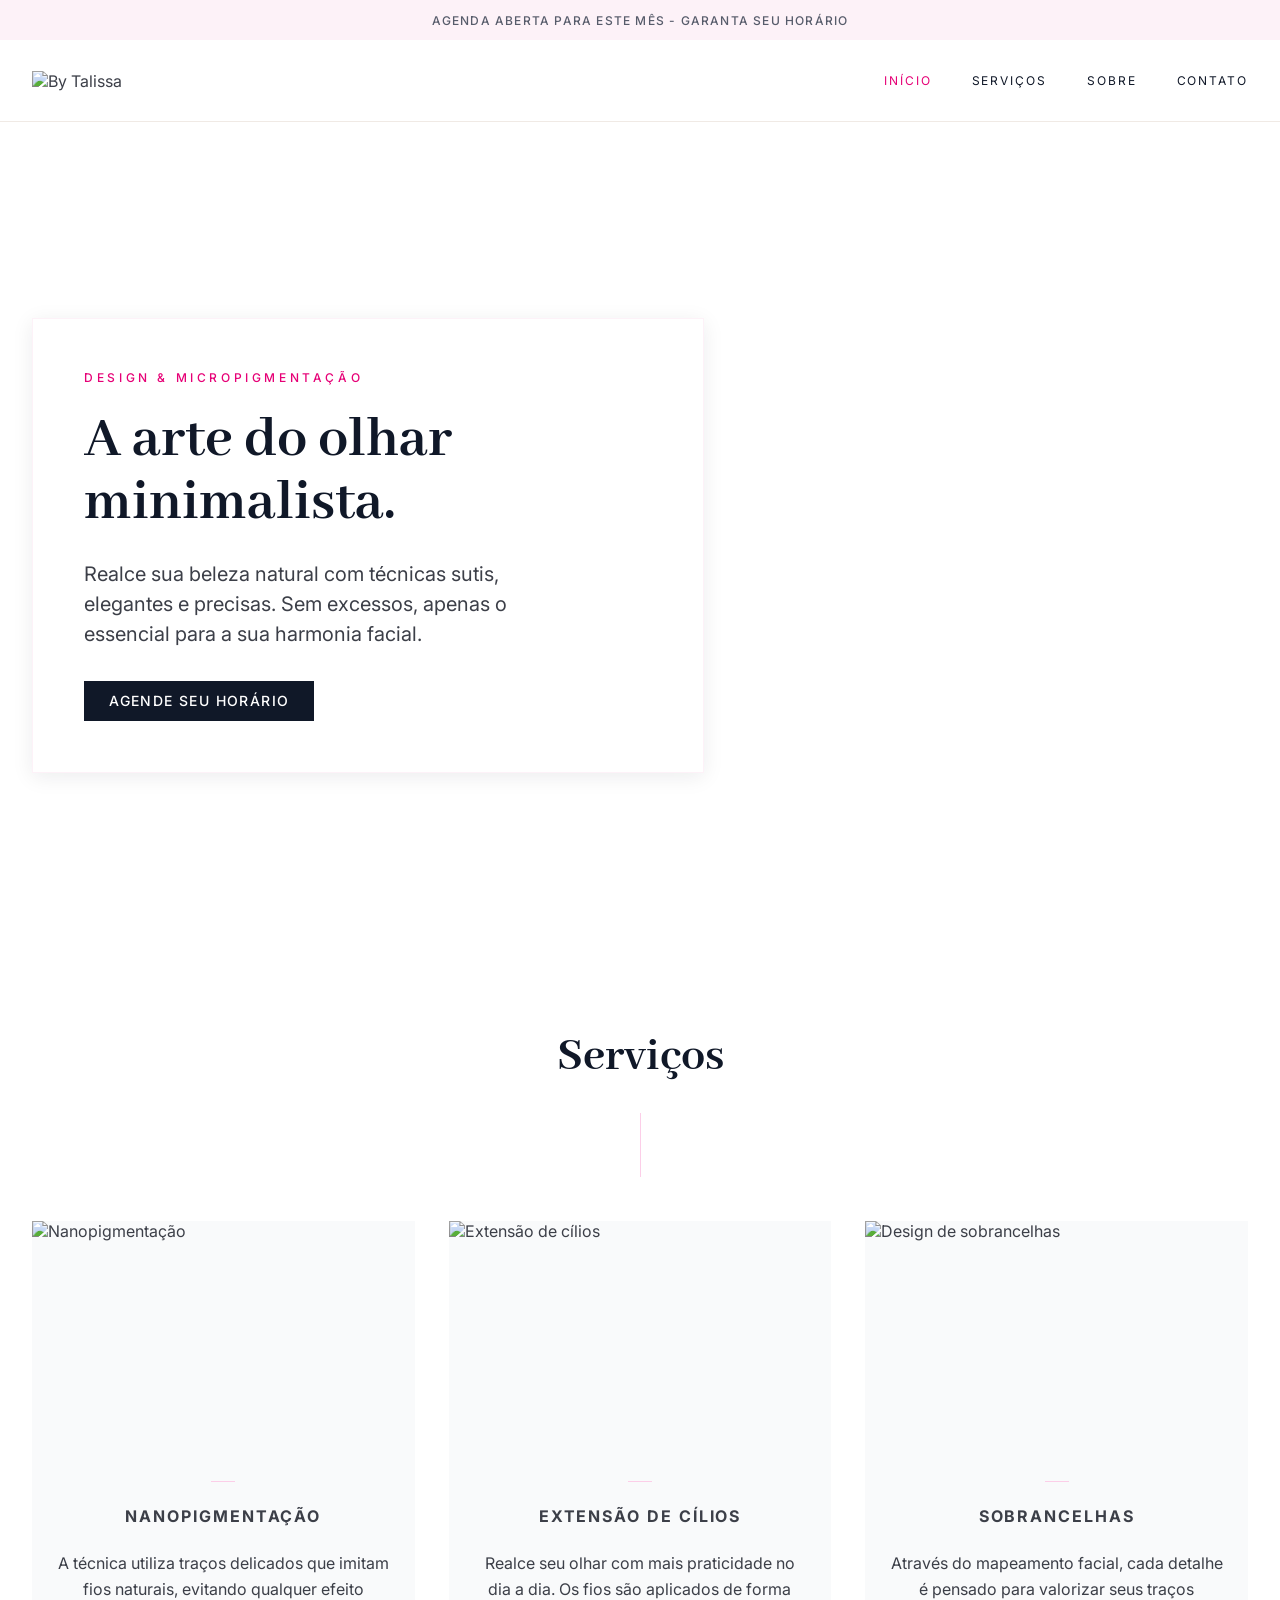
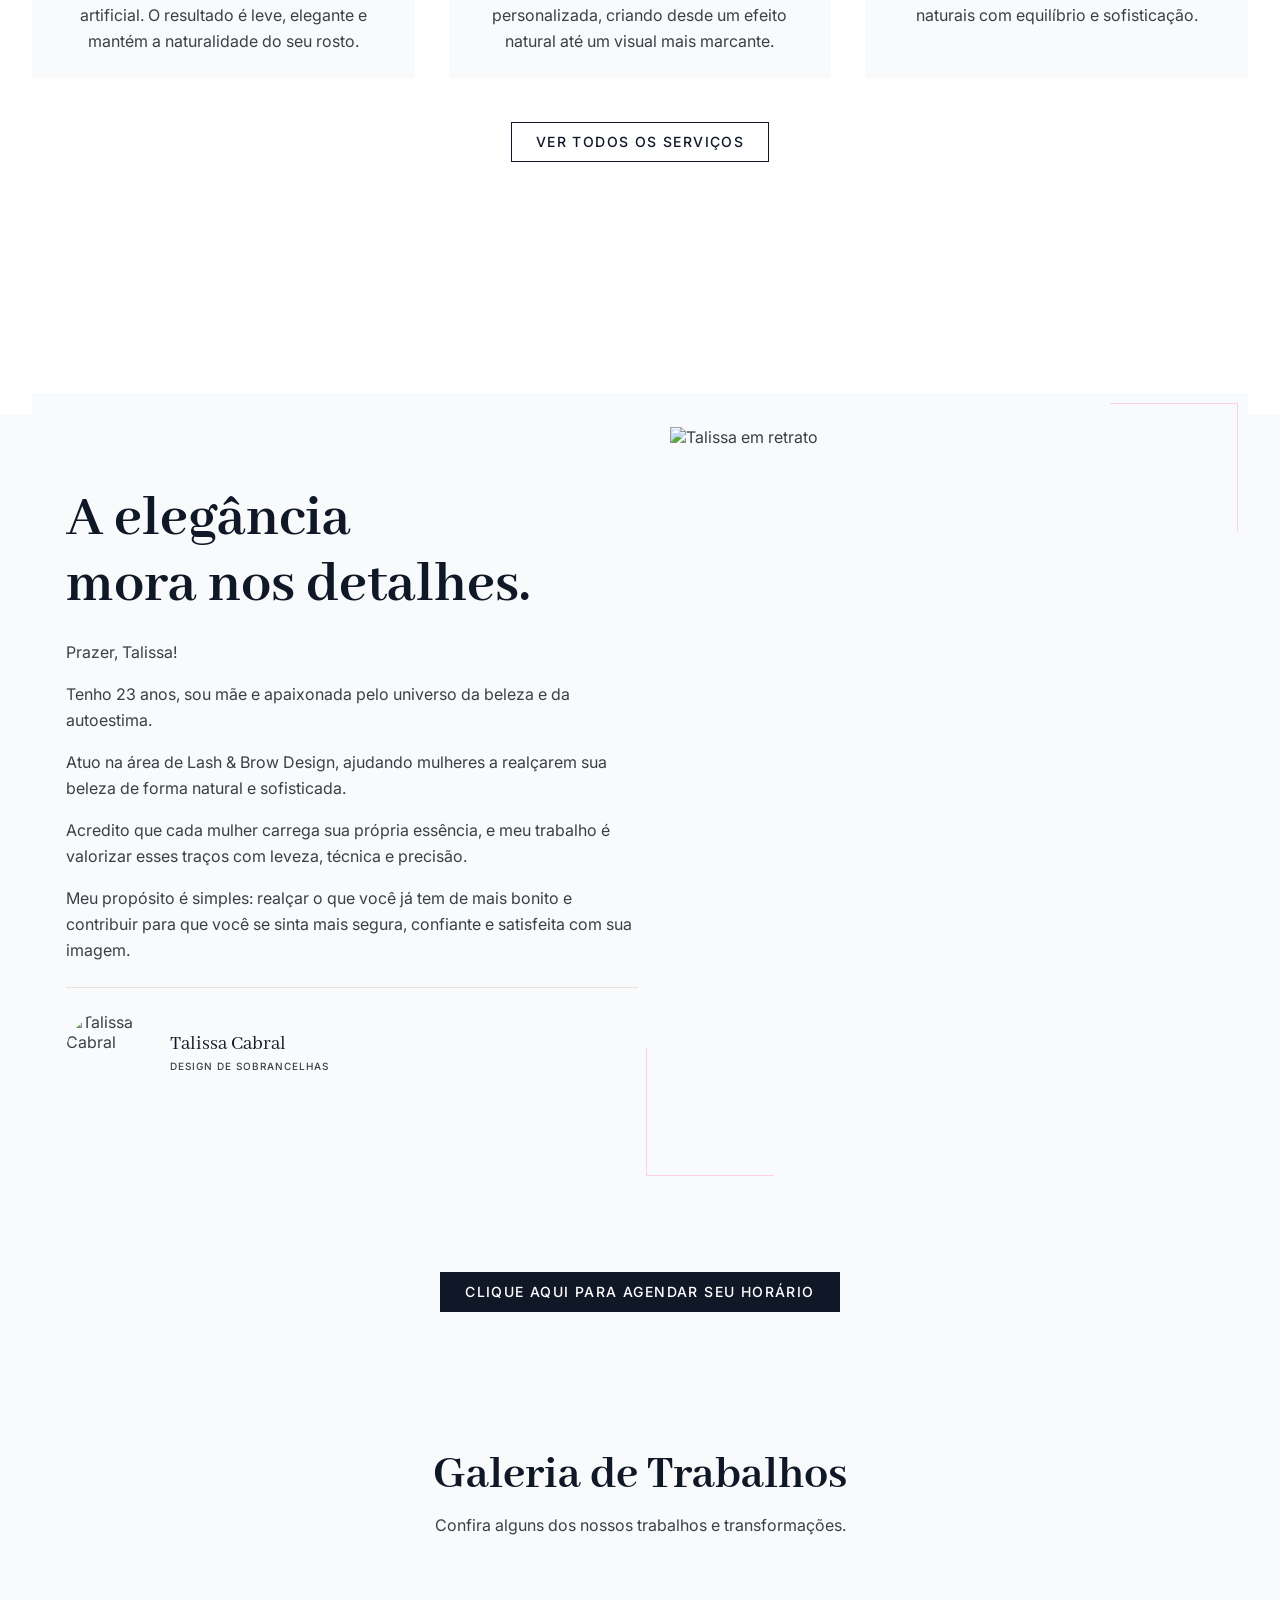
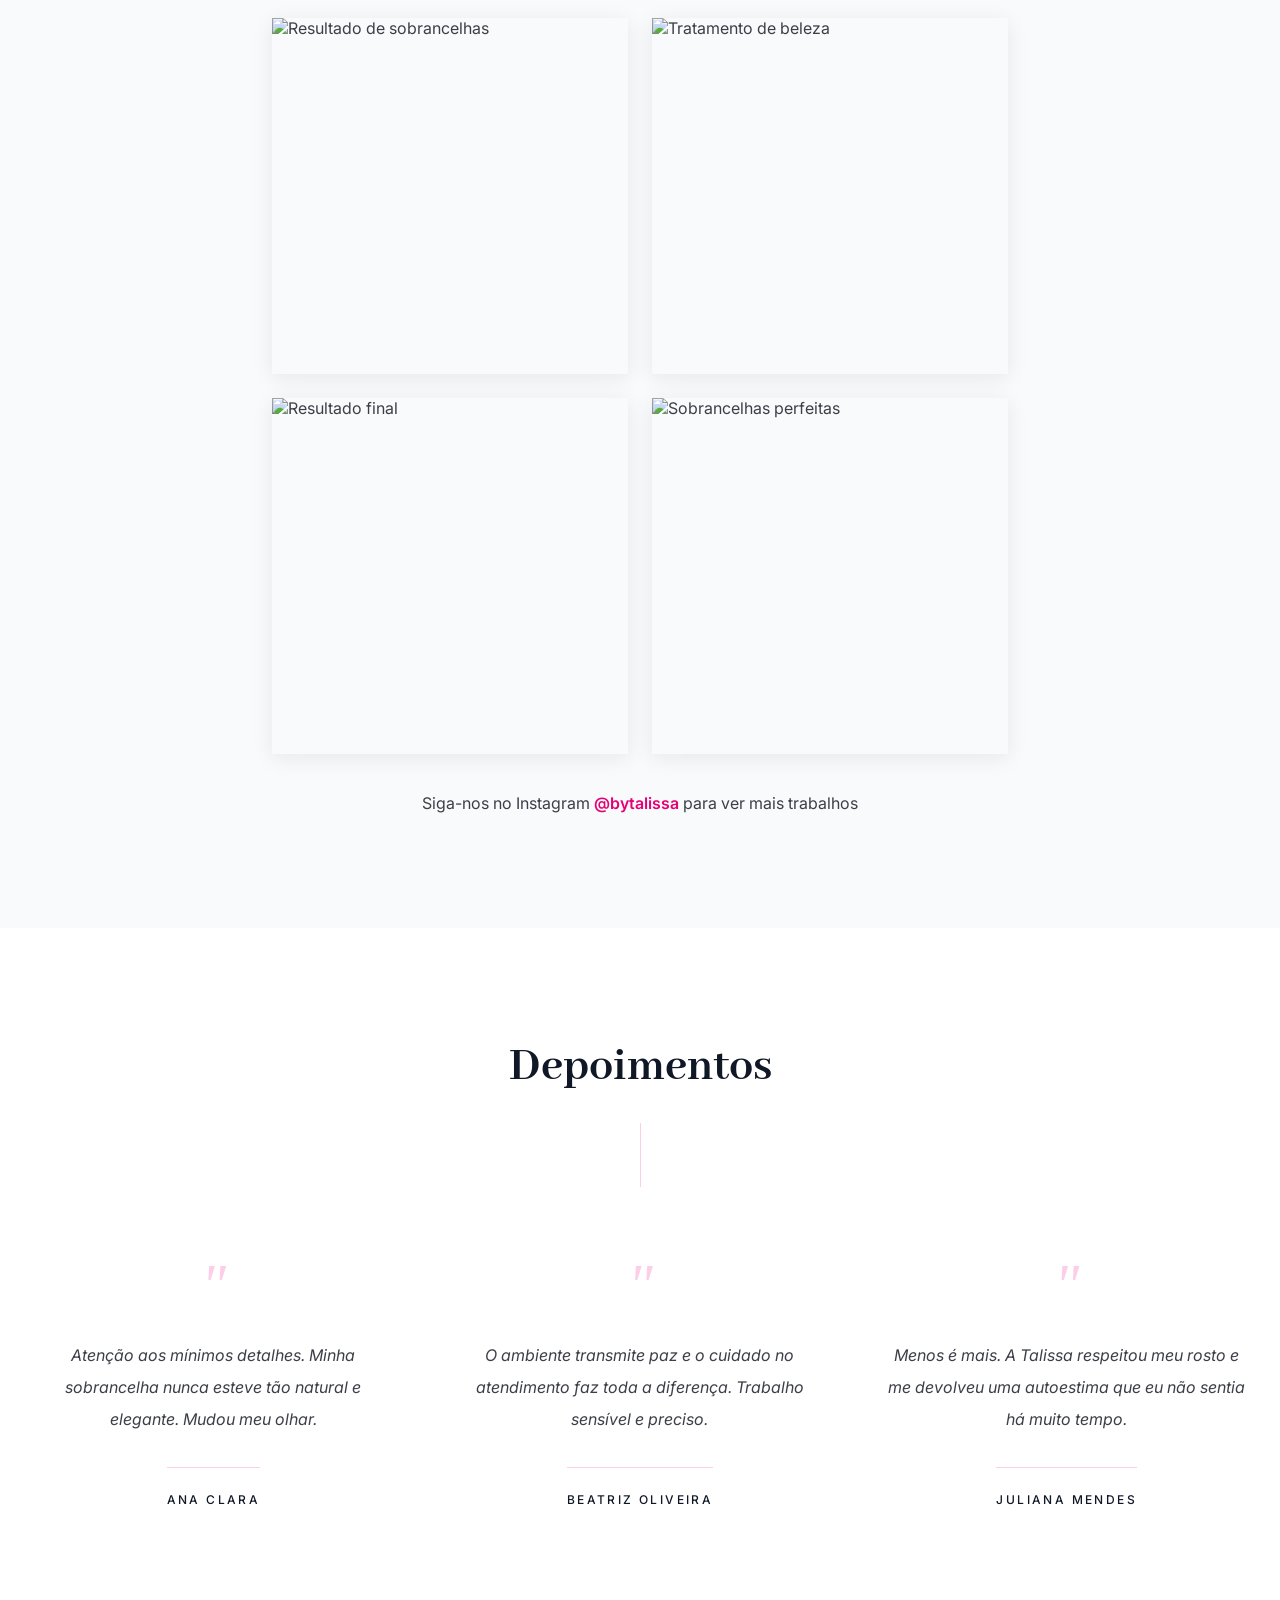
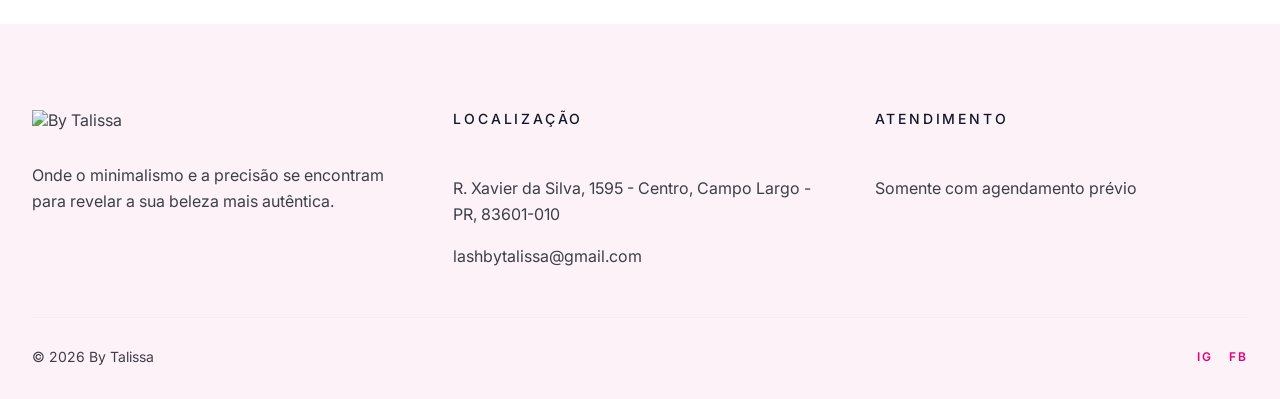
==== index.html @ c5dc6ce3 "feat: add initial static website" ====
<!DOCTYPE html>
<html lang="pt-BR">
  <head>
    <meta charset="UTF-8" />
    <meta name="viewport" content="width=device-width, initial-scale=1.0" />
    <title>By Talissa</title>
    <meta
      name="description"
      content="Design de sobrancelhas, extensão de cílios e micropigmentação com estética minimalista e acabamento natural."
    />
    <link rel="preconnect" href="https://fonts.googleapis.com" />
    <link rel="preconnect" href="https://fonts.gstatic.com" crossorigin />
    <link
      href="https://fonts.googleapis.com/css2?family=Abhaya+Libre:wght@400;500;700;800&family=Inter:wght@300;400;500;600;700&display=swap"
      rel="stylesheet"
    />
    <link rel="stylesheet" href="styles.css" />
  </head>
  <body>
    <div class="topbar">
      <p>Agenda aberta para este mês - garanta seu horário</p>
    </div>

    <header class="site-header" id="inicio">
      <div class="container nav">
        <a class="brand" href="index.html" aria-label="By Talissa">
          <img
            src="https://www.figma.com/api/mcp/asset/4aec750f-1dcc-480d-a50e-0d62703172c2"
            alt="By Talissa"
          />
        </a>

        <button
          class="nav-toggle"
          type="button"
          aria-expanded="false"
          aria-controls="site-menu"
        >
          Menu
        </button>

        <nav class="menu" id="site-menu" aria-label="Principal">
          <a class="is-active" href="index.html">Início</a>
          <a href="services.html">Serviços</a>
          <a href="index.html#sobre">Sobre</a>
          <a
            href="https://www.simplesagenda.com.br/agendamento_m.php?id=3ea577615547430c256c1a26c032ed24"
            target="_blank"
            rel="noopener noreferrer"
            >Contato</a
          >
        </nav>
      </div>
    </header>

    <main>
      <section class="hero">
        <div class="hero-media" aria-hidden="true"></div>
        <div class="container hero-content">
          <div class="hero-card">
            <p class="eyebrow">Design &amp; Micropigmentação</p>
            <h1>A arte do olhar minimalista.</h1>
            <p class="hero-text">
              Realce sua beleza natural com técnicas sutis, elegantes e
              precisas. Sem excessos, apenas o essencial para a sua harmonia
              facial.
            </p>
            <a
              class="button button-dark"
              href="https://www.simplesagenda.com.br/agendamento_m.php?id=3ea577615547430c256c1a26c032ed24"
              target="_blank"
              rel="noopener noreferrer"
              >Agende seu horário</a
            >
          </div>
        </div>
      </section>

      <section class="section services" id="servicos">
        <div class="container">
          <div class="section-heading">
            <h2>Serviços</h2>
            <span class="heading-line"></span>
          </div>

          <div class="service-grid">
            <article class="service-card">
              <img
                src="https://www.figma.com/api/mcp/asset/e8277583-9285-4d16-bddb-036e237c7246"
                alt="Nanopigmentação"
              />
              <div class="service-copy">
                <span class="divider"></span>
                <h3>Nanopigmentação</h3>
                <p>
                  A técnica utiliza traços delicados que imitam fios naturais,
                  evitando qualquer efeito artificial. O resultado é leve,
                  elegante e mantém a naturalidade do seu rosto.
                </p>
              </div>
            </article>

            <article class="service-card">
              <img
                src="https://www.figma.com/api/mcp/asset/edf8673b-4ab9-42f0-aae0-47b46c57ce0f"
                alt="Extensão de cílios"
              />
              <div class="service-copy">
                <span class="divider"></span>
                <h3>Extensão de cílios</h3>
                <p>
                  Realce seu olhar com mais praticidade no dia a dia. Os fios
                  são aplicados de forma personalizada, criando desde um efeito
                  natural até um visual mais marcante.
                </p>
              </div>
            </article>

            <article class="service-card">
              <img
                src="https://www.figma.com/api/mcp/asset/0b54fead-d5a7-4c10-b045-592c24321aa2"
                alt="Design de sobrancelhas"
              />
              <div class="service-copy">
                <span class="divider"></span>
                <h3>Sobrancelhas</h3>
                <p>
                  Através do mapeamento facial, cada detalhe é pensado para
                  valorizar seus traços naturais com equilíbrio e sofisticação.
                </p>
              </div>
            </article>
          </div>

          <div class="section-action">
            <a class="button button-outline" href="services.html">
              Ver todos os serviços
            </a>
          </div>
        </div>
      </section>

      <section class="section about" id="sobre">
        <div class="container about-grid">
          <div class="about-copy">
            <h2>
              <span>A elegância</span>
              <span>mora nos detalhes.</span>
            </h2>

            <div class="about-text">
              <p>Prazer, Talissa!</p>
              <p>
                Tenho 23 anos, sou mãe e apaixonada pelo universo da beleza e
                da autoestima.
              </p>
              <p>
                Atuo na área de Lash &amp; Brow Design, ajudando mulheres a
                realçarem sua beleza de forma natural e sofisticada.
              </p>
              <p>
                Acredito que cada mulher carrega sua própria essência, e meu
                trabalho é valorizar esses traços com leveza, técnica e
                precisão.
              </p>
              <p>
                Meu propósito é simples: realçar o que você já tem de mais
                bonito e contribuir para que você se sinta mais segura,
                confiante e satisfeita com sua imagem.
              </p>
            </div>

            <div class="signature">
              <img
                src="https://www.figma.com/api/mcp/asset/06afd688-210a-4860-8581-f249489edaf6"
                alt="Talissa Cabral"
              />
              <div>
                <strong>Talissa Cabral</strong>
                <span>Design de Sobrancelhas</span>
              </div>
            </div>
          </div>

          <div class="about-media">
            <div class="frame frame-top"></div>
            <img
              src="https://www.figma.com/api/mcp/asset/70418db7-7c5f-4e42-89d1-4860b6e7c712"
              alt="Talissa em retrato"
            />
            <div class="frame frame-bottom"></div>
          </div>
        </div>

        <div class="container cta-band">
            <a
              class="button button-dark"
              href="https://www.simplesagenda.com.br/agendamento_m.php?id=3ea577615547430c256c1a26c032ed24"
              target="_blank"
              rel="noopener noreferrer"
            >
              Clique aqui para agendar seu horário
            </a>
        </div>
      </section>

      <section class="section gallery">
        <div class="container gallery-shell">
          <div class="section-heading compact">
            <h2>Galeria de Trabalhos</h2>
            <p>Confira alguns dos nossos trabalhos e transformações.</p>
          </div>

          <div class="gallery-grid">
            <img
              src="https://www.figma.com/api/mcp/asset/365b9320-f5f3-4d7a-8d5b-672fadf850ea"
              alt="Resultado de sobrancelhas"
            />
            <img
              src="https://www.figma.com/api/mcp/asset/b5cf9a68-a0bb-4042-8bab-eda7f4e4af0a"
              alt="Tratamento de beleza"
            />
            <img
              src="https://www.figma.com/api/mcp/asset/9281abf8-abdc-4f64-8b6f-6f8bcfb1fb0f"
              alt="Resultado final"
            />
            <img
              src="https://www.figma.com/api/mcp/asset/2c51b756-76b9-4b00-9155-ff33476dc637"
              alt="Sobrancelhas perfeitas"
            />
          </div>

          <p class="instagram-note">
            Siga-nos no Instagram <a href="#">@bytalissa</a> para ver mais
            trabalhos
          </p>
        </div>
      </section>

      <section class="section testimonials">
        <div class="container">
          <div class="section-heading">
            <h2>Depoimentos</h2>
            <span class="heading-line"></span>
          </div>

          <div class="testimonial-grid">
            <blockquote class="testimonial">
              <p>
                Atenção aos mínimos detalhes. Minha sobrancelha nunca esteve tão
                natural e elegante. Mudou meu olhar.
              </p>
              <cite>Ana Clara</cite>
            </blockquote>

            <blockquote class="testimonial">
              <p>
                O ambiente transmite paz e o cuidado no atendimento faz toda a
                diferença. Trabalho sensível e preciso.
              </p>
              <cite>Beatriz Oliveira</cite>
            </blockquote>

            <blockquote class="testimonial">
              <p>
                Menos é mais. A Talissa respeitou meu rosto e me devolveu uma
                autoestima que eu não sentia há muito tempo.
              </p>
              <cite>Juliana Mendes</cite>
            </blockquote>
          </div>
        </div>
      </section>
    </main>

    <footer class="site-footer" id="contato">
      <div class="container footer-grid">
        <div>
          <img
            class="footer-logo"
            src="https://www.figma.com/api/mcp/asset/282eea1a-7b9b-492b-834f-ebcb914393c3"
            alt="By Talissa"
          />
          <p>
            Onde o minimalismo e a precisão se encontram para revelar a sua
            beleza mais autêntica.
          </p>
        </div>

        <div>
          <h3>Localização</h3>
          <p>R. Xavier da Silva, 1595 - Centro, Campo Largo - PR, 83601-010</p>
          <p>lashbytalissa@gmail.com</p>
        </div>

        <div>
          <h3>Atendimento</h3>
          <p>Somente com agendamento prévio</p>
        </div>
      </div>

      <div class="container footer-bottom">
        <p>&copy; <span id="current-year"></span> By Talissa</p>
        <div class="socials" aria-label="Redes sociais">
          <a href="#" aria-label="Instagram">IG</a>
          <a href="#" aria-label="Facebook">FB</a>
        </div>
      </div>
    </footer>

    <script src="script.js"></script>
  </body>
</html>
---- styles.css ----
:root {
  --bg: #ffffff;
  --bg-soft: #f9fafb;
  --bg-pink: #fdf2f8;
  --text-strong: #101828;
  --text-body: #3c3f48;
  --text-muted: #575c6b;
  --accent: #e60076;
  --accent-soft: #fccee8;
  --border: #eae2db;
  --shadow: 0 4px 20px rgba(16, 24, 40, 0.08);
  --container: 1216px;
  --section-space: clamp(72px, 9vw, 120px);
  --hero-title: clamp(34px, 5vw, 60px);
  --section-title: clamp(34px, 4.2vw, 48px);
  --about-title: clamp(34px, 5vw, 60px);
}

* {
  box-sizing: border-box;
}

html {
  scroll-behavior: smooth;
}

body {
  margin: 0;
  font-family: "Inter", sans-serif;
  background: var(--bg);
  color: var(--text-body);
  overflow-x: hidden;
}

img {
  display: block;
  max-width: 100%;
}

a {
  color: inherit;
  text-decoration: none;
}

button {
  font: inherit;
}

.container {
  width: min(calc(100% - 48px), var(--container));
  margin: 0 auto;
}

.topbar {
  display: grid;
  place-items: center;
  min-height: 40px;
  padding: 0 16px;
  background: var(--bg-pink);
  color: var(--text-muted);
  font-size: 12px;
  font-weight: 500;
  letter-spacing: 0.1em;
  text-transform: uppercase;
  text-align: center;
}

.site-header {
  position: sticky;
  top: 0;
  z-index: 20;
  background: rgba(255, 255, 255, 0.96);
  border-bottom: 1px solid rgba(234, 226, 219, 0.7);
  backdrop-filter: blur(14px);
}

.nav {
  display: flex;
  align-items: center;
  justify-content: space-between;
  min-height: 81px;
  gap: 24px;
  padding: 0 0 env(safe-area-inset-right) 0;
}

.brand img {
  width: 208px;
  height: auto;
}

.menu {
  display: flex;
  align-items: center;
  gap: 40px;
}

.menu a {
  font-size: 12px;
  letter-spacing: 0.16em;
  text-transform: uppercase;
  color: var(--text-strong);
}

.menu a.is-active {
  color: var(--accent);
}

.nav-toggle {
  display: none;
  border: 1px solid var(--text-strong);
  background: transparent;
  padding: 10px 14px;
  text-transform: uppercase;
  letter-spacing: 0.1em;
}

.hero {
  position: relative;
  min-height: 823px;
}

.hero-media {
  position: absolute;
  inset: 0;
  background:
    linear-gradient(rgba(255, 255, 255, 0.26), rgba(255, 255, 255, 0.26)),
    url("https://www.figma.com/api/mcp/asset/532bbefa-11ac-4ca2-a8ea-17b4124aa513")
      68% top / cover no-repeat;
}

.hero-content {
  position: relative;
  display: flex;
  align-items: center;
  min-height: 823px;
  padding: 96px 0 72px;
}

.hero-card {
  width: min(100%, 672px);
  padding: clamp(24px, 4vw, 64px);
  border: 1px solid var(--bg-pink);
  background: rgba(255, 255, 255, 0.8);
  box-shadow: var(--shadow);
}

.eyebrow {
  margin: 0 0 24px;
  color: var(--accent);
  font-size: 12px;
  font-weight: 500;
  letter-spacing: 0.3em;
  text-transform: uppercase;
}

.hero h1,
.section h2,
.about h2 {
  margin: 0;
  color: var(--text-strong);
  font-family: "Abhaya Libre", serif;
  text-wrap: balance;
}

.hero h1 {
  max-width: 420px;
  font-size: var(--hero-title);
  line-height: 1.05;
}

.hero-text {
  max-width: 494px;
  margin: 24px 0 32px;
  font-size: clamp(16px, 2vw, 20px);
  line-height: 1.5;
}

.button {
  display: inline-flex;
  align-items: center;
  justify-content: center;
  min-height: 40px;
  padding: 10px 24px;
  border: 1px solid transparent;
  font-size: 14px;
  font-weight: 500;
  letter-spacing: 0.1em;
  text-transform: uppercase;
  transition: 180ms ease;
  text-align: center;
  line-height: 1.3;
  white-space: normal;
}

.button:hover {
  transform: translateY(-1px);
}

.button-dark {
  background: var(--text-strong);
  color: #fff;
}

.button-outline {
  border-color: var(--text-strong);
  color: var(--text-strong);
  background: transparent;
}

.section {
  padding: var(--section-space) 0;
}

.section-heading {
  display: grid;
  justify-items: center;
  gap: 32px;
  margin-bottom: 44px;
  text-align: center;
}

.section-heading h2 {
  font-size: var(--section-title);
  line-height: 1;
}

.section-heading.compact {
  gap: 16px;
}

.section-heading.compact p {
  margin: 0;
  font-size: 16px;
}

.heading-line {
  width: 1px;
  height: 64px;
  background: var(--accent-soft);
}

.services {
  padding-top: clamp(72px, 8vw, 88px);
}

.service-grid {
  display: grid;
  grid-template-columns: repeat(3, minmax(0, 1fr));
  gap: 34px;
  align-items: stretch;
}

.service-card {
  background: var(--bg-soft);
}

.service-card img {
  width: 100%;
  aspect-ratio: 381 / 235;
  object-fit: cover;
}

.service-copy {
  display: grid;
  justify-items: center;
  gap: 24px;
  padding: 24px;
  text-align: center;
}

.divider {
  width: 24px;
  height: 1px;
  background: var(--accent-soft);
}

.service-copy h3 {
  margin: 0;
  color: var(--text-body);
  font-size: 16px;
  font-weight: 700;
  letter-spacing: 0.12em;
  text-transform: uppercase;
}

.service-copy p {
  margin: 0;
  line-height: 1.625;
  text-wrap: pretty;
}

.section-action {
  display: flex;
  justify-content: center;
  margin-top: 44px;
}

.about {
  background: linear-gradient(to bottom, #fff 0%, #fff 12%, var(--bg-soft) 12%, var(--bg-soft) 100%);
}

.about-grid {
  display: grid;
  grid-template-columns: minmax(0, 1fr) 544px;
  gap: 32px;
  align-items: center;
  padding: clamp(24px, 3vw, 34px) clamp(20px, 3vw, 34px) 0;
  background: var(--bg-soft);
}

.about h2 {
  display: grid;
  margin-bottom: 21px;
  font-size: var(--about-title);
  line-height: 1.1;
}

.about-text {
  display: grid;
  gap: 16px;
  max-width: 595px;
  padding-bottom: 24px;
  border-bottom: 1px solid var(--border);
}

.about-text p {
  margin: 0;
  line-height: 1.625;
}

.signature {
  display: flex;
  align-items: center;
  gap: 24px;
  margin-top: 24px;
}

.signature img {
  width: 80px;
  height: 80px;
  border-radius: 999px;
  object-fit: cover;
}

.signature strong {
  display: block;
  color: var(--text-strong);
  font-family: "Abhaya Libre", serif;
  font-size: 20px;
  font-weight: 400;
}

.signature span {
  display: block;
  margin-top: 4px;
  font-size: 10px;
  font-weight: 500;
  letter-spacing: 0.1em;
  text-transform: uppercase;
}

.about-media {
  position: relative;
}

.about-media img {
  width: 100%;
  height: 100%;
  min-height: min(725px, 72vw);
  object-fit: cover;
}

.frame {
  position: absolute;
  width: 128px;
  height: 128px;
  pointer-events: none;
}

.frame-top {
  top: -24px;
  right: -24px;
  border-top: 1px solid var(--accent-soft);
  border-right: 1px solid var(--accent-soft);
}

.frame-bottom {
  left: -24px;
  bottom: -24px;
  border-left: 1px solid var(--accent-soft);
  border-bottom: 1px solid var(--accent-soft);
}

.cta-band {
  display: flex;
  justify-content: center;
  padding-top: 120px;
}

.gallery {
  background: var(--bg-soft);
  padding-top: 24px;
}

.gallery-shell {
  display: grid;
  justify-items: center;
  gap: 39px;
}

.gallery-grid {
  display: grid;
  grid-template-columns: repeat(2, minmax(220px, 356px));
  gap: 24px;
  width: 100%;
  justify-content: center;
}

.gallery-grid img {
  width: 100%;
  aspect-ratio: 1;
  object-fit: cover;
  box-shadow: var(--shadow);
}

.instagram-note {
  margin: 0;
  text-align: center;
}

.instagram-note a {
  color: var(--accent);
  font-weight: 600;
}

.testimonial-grid {
  display: grid;
  grid-template-columns: repeat(3, minmax(0, 1fr));
  gap: 64px;
  align-items: start;
}

.testimonial {
  margin: 0;
  padding-top: 24px;
  text-align: center;
}

.testimonial p {
  position: relative;
  margin: 0 0 32px;
  font-style: italic;
  line-height: 2;
}

.testimonial p::before {
  content: '"';
  display: block;
  margin-bottom: 24px;
  color: var(--accent-soft);
  font-family: Georgia, serif;
  font-size: 60px;
  line-height: 1;
}

.testimonial cite {
  display: inline-block;
  padding-top: 24px;
  border-top: 1px solid var(--accent-soft);
  color: var(--text-strong);
  font-size: 12px;
  font-style: normal;
  font-weight: 500;
  letter-spacing: 0.2em;
  text-transform: uppercase;
}

.site-footer {
  background: var(--bg-pink);
  padding: 86px 0 20px;
}

.page-hero {
  padding: clamp(108px, 12vw, 134px) 0 64px;
  border-bottom: 1px solid var(--border);
}

.page-hero-inner {
  display: grid;
  justify-items: center;
  gap: 24px;
  text-align: center;
}

.page-hero-inner h1 {
  font-size: var(--hero-title);
  line-height: 1;
}

.page-hero-inner p {
  max-width: 512px;
  margin: 0;
  font-size: 16px;
  font-weight: 300;
  line-height: 1.45;
}

.services-page {
  background: #fff;
}

.service-detail {
  padding: 64px 0;
}

.detail-grid {
  display: grid;
  grid-template-columns: repeat(2, minmax(0, 1fr));
  gap: 96px;
  align-items: center;
}

.service-detail.reverse .detail-copy {
  order: 1;
}

.service-detail.reverse .detail-media {
  order: 2;
}

.detail-media img {
  width: 100%;
  aspect-ratio: 512 / 600;
  object-fit: cover;
}

.detail-copy h2,
.service-cta h2 {
  margin: 0 0 24px;
  color: var(--text-strong);
  font-family: "Abhaya Libre", serif;
  font-size: var(--section-title);
  line-height: 1.05;
}

.detail-intro,
.highlight-box p,
.price-note {
  margin: 0;
}

.highlight-box {
  margin-bottom: 32px;
  padding: 24px 24px 24px 26px;
  border-left: 2px solid var(--accent-soft);
  background: #f8f5f2;
}

.highlight-box p,
.detail-intro {
  font-size: 16px;
  font-weight: 300;
  line-height: 1.65;
}

.detail-pills {
  display: grid;
  grid-template-columns: repeat(2, minmax(0, 1fr));
  gap: 16px 24px;
  padding: 0;
  margin: 0 0 32px;
  list-style: none;
}

.detail-pills li {
  position: relative;
  padding-left: 20px;
  font-size: 16px;
  line-height: 1.2;
  min-width: 0;
}

.detail-pills li::before {
  content: "";
  position: absolute;
  left: 0;
  top: 6px;
  width: 8px;
  height: 8px;
  border-radius: 999px;
  background: var(--accent-soft);
}

.price-block {
  margin-bottom: 28px;
}

.price-row {
  display: flex;
  align-items: baseline;
  justify-content: space-between;
  gap: 24px;
  padding: 18px 0;
  border-bottom: 1px solid var(--text-body);
}

.price-row span {
  font-size: 16px;
  line-height: 1.35;
  letter-spacing: 0.02em;
  min-width: 0;
}

.price-row strong {
  color: var(--text-body);
  font-family: "Abhaya Libre", serif;
  font-size: 20px;
  font-weight: 800;
  white-space: nowrap;
}

.price-note {
  padding-top: 8px;
  opacity: 0.7;
  font-size: 14px;
  text-align: right;
}

.detail-action {
  min-width: 220px;
  width: min(100%, 512px);
}

.lash-section .detail-grid {
  align-items: end;
  margin-bottom: 48px;
}

.lash-pricing {
  display: grid;
  grid-template-columns: repeat(2, minmax(0, 1fr));
  gap: 32px;
}

.pricing-card {
  background: #f8f5f2;
  padding: 32px;
  min-width: 0;
}

.pricing-card.bordered {
  background: #fff;
  border: 1px solid var(--text-body);
  box-shadow: 0 1px 3px rgba(0, 0, 0, 0.1);
}

.pricing-card h3 {
  margin: 0 0 8px;
  color: var(--text-body);
  font-family: "Abhaya Libre", serif;
  font-size: 24px;
  font-weight: 800;
}

.pricing-caption {
  margin: 0 0 20px;
  font-size: 14px;
  letter-spacing: 0.02em;
  text-transform: uppercase;
}

.maintenance-note,
.pricing-removal {
  margin: 8px 0 0;
  font-size: 10px;
  letter-spacing: 0.05em;
  text-transform: uppercase;
  text-align: right;
}

.pricing-removal {
  margin-top: 20px;
  font-size: 16px;
  letter-spacing: normal;
  text-transform: none;
}

.service-cta {
  padding: 64px 0;
  background: var(--bg-soft);
}

.service-cta-inner {
  display: grid;
  justify-items: center;
  gap: 24px;
  text-align: center;
}

.footer-grid {
  display: grid;
  grid-template-columns: repeat(3, minmax(0, 1fr));
  gap: 48px;
}

.footer-grid h3 {
  margin: 0 0 48px;
  color: var(--text-strong);
  font-size: 14px;
  font-weight: 500;
  letter-spacing: 0.2em;
  text-transform: uppercase;
}

.footer-grid p {
  margin: 0 0 16px;
  line-height: 1.625;
}

.footer-logo {
  width: 159px;
  margin-bottom: 32px;
}

.footer-bottom {
  display: flex;
  align-items: center;
  justify-content: space-between;
  gap: 24px;
  margin-top: 32px;
  padding-top: 16px;
  border-top: 1px solid #fce7f3;
  font-size: 14px;
}

.socials {
  display: flex;
  gap: 16px;
}

.socials a {
  color: var(--accent);
  font-size: 12px;
  font-weight: 600;
  letter-spacing: 0.16em;
  text-transform: uppercase;
}

@media (max-width: 1080px) {
  .service-grid,
  .testimonial-grid,
  .footer-grid,
  .about-grid,
  .detail-grid,
  .lash-pricing {
    grid-template-columns: 1fr;
  }

  .about-grid {
    padding: 32px 24px;
  }

  .about-media {
    order: -1;
  }

  .about-media img {
    min-height: 420px;
  }

  .gallery-grid {
    grid-template-columns: repeat(2, minmax(0, 1fr));
  }

  .service-detail.reverse .detail-copy,
  .service-detail.reverse .detail-media {
    order: initial;
  }

  .detail-grid {
    gap: 48px;
  }
}

@media (max-width: 800px) {
  .nav {
    flex-wrap: wrap;
    padding: 16px 0;
  }

  .nav-toggle {
    display: inline-flex;
  }

  .menu {
    display: none;
    width: 100%;
    flex-direction: column;
    align-items: flex-start;
    gap: 18px;
    padding: 12px 0 4px;
  }

  .menu.is-open {
    display: flex;
  }

  .hero {
    min-height: auto;
  }

  .hero-content {
    min-height: auto;
    padding: 96px 0 56px;
  }

  .hero-card,
  .detail-action,
  .button {
    max-width: 100%;
  }

  .hero-text {
    font-size: 18px;
  }

  .gallery-grid {
    grid-template-columns: 1fr;
  }

  .testimonial-grid {
    gap: 32px;
  }

  .footer-bottom {
    flex-direction: column;
    align-items: flex-start;
  }

  .detail-grid {
    gap: 40px;
  }

  .detail-pills {
    grid-template-columns: 1fr;
  }

  .page-hero-inner p,
  .detail-intro,
  .highlight-box p {
    max-width: 100%;
  }

  .price-row {
    align-items: flex-start;
  }
}

@media (max-width: 560px) {
  .container {
    width: min(calc(100% - 32px), var(--container));
  }

  .brand img {
    width: 160px;
  }

  .topbar {
    font-size: 11px;
  }

  .nav {
    gap: 16px;
  }

  .hero-card {
    width: 100%;
  }

  .hero h1 {
    max-width: 100%;
  }

  .hero-text,
  .service-copy p,
  .about-text p {
    font-size: 15px;
  }

  .section {
    padding: 88px 0;
  }

  .signature {
    align-items: flex-start;
    flex-direction: column;
  }

  .page-hero {
    padding-top: 112px;
  }

  .pricing-card,
  .highlight-box {
    padding: 24px 20px;
  }

  .price-row {
    flex-direction: column;
    gap: 8px;
  }

  .price-row span {
    font-size: 15px;
  }

  .price-note,
  .maintenance-note,
  .pricing-removal {
    text-align: left;
  }

  .service-copy,
  .pricing-card,
  .about-grid {
    padding-left: 18px;
    padding-right: 18px;
  }

  .frame {
    width: 72px;
    height: 72px;
  }

  .frame-top {
    top: -12px;
    right: -12px;
  }

  .frame-bottom {
    left: -12px;
    bottom: -12px;
  }
}

@media (max-width: 390px) {
  .topbar {
    padding: 8px 12px;
    min-height: 48px;
    line-height: 1.4;
  }

  .hero-content {
    padding-top: 80px;
  }

  .hero-card {
    padding: 24px 18px;
  }

  .button {
    width: 100%;
    padding-left: 16px;
    padding-right: 16px;
  }

  .service-copy h3 {
    font-size: 14px;
  }

  .testimonial p {
    line-height: 1.8;
  }

  .footer-grid {
    gap: 32px;
  }

  .footer-grid h3 {
    margin-bottom: 20px;
  }
}

@media (min-width: 1440px) {
  .hero-media {
    background-position: center top;
  }

  .container {
    width: min(calc(100% - 96px), var(--container));
  }
}
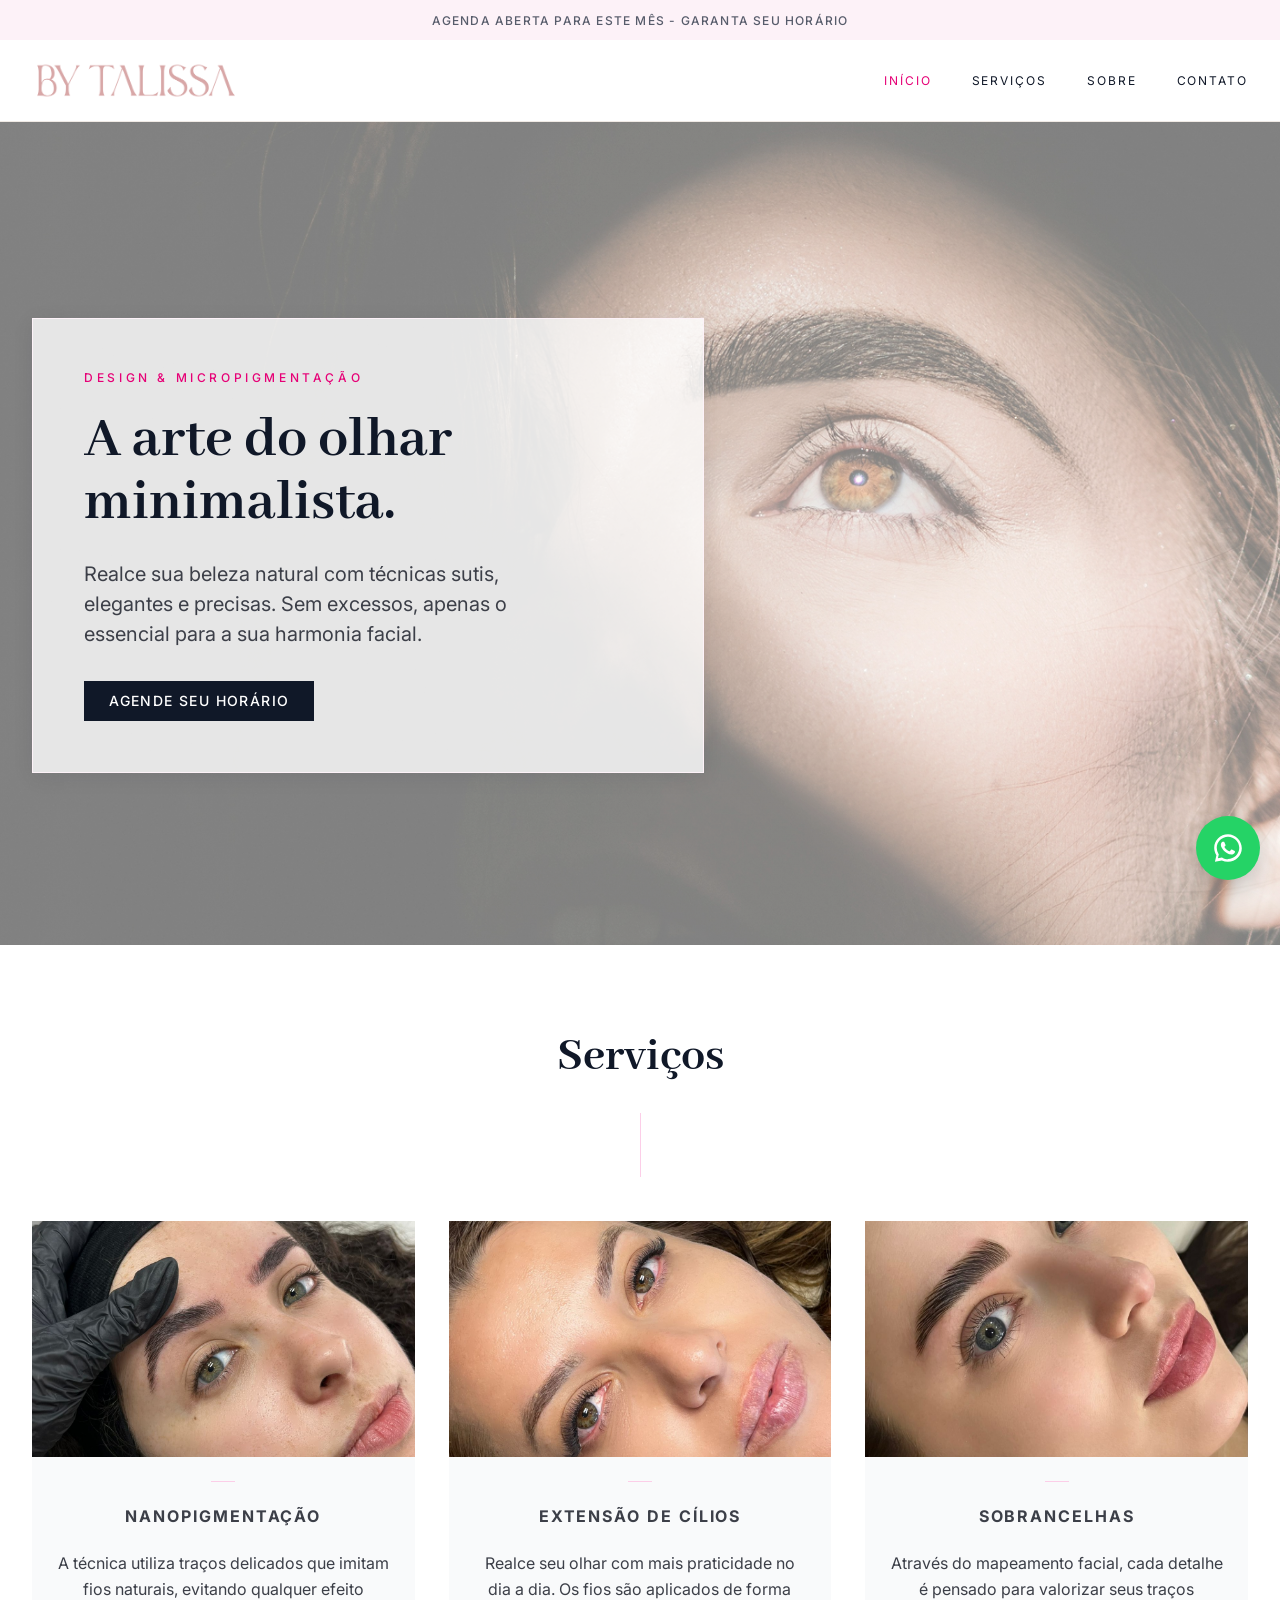
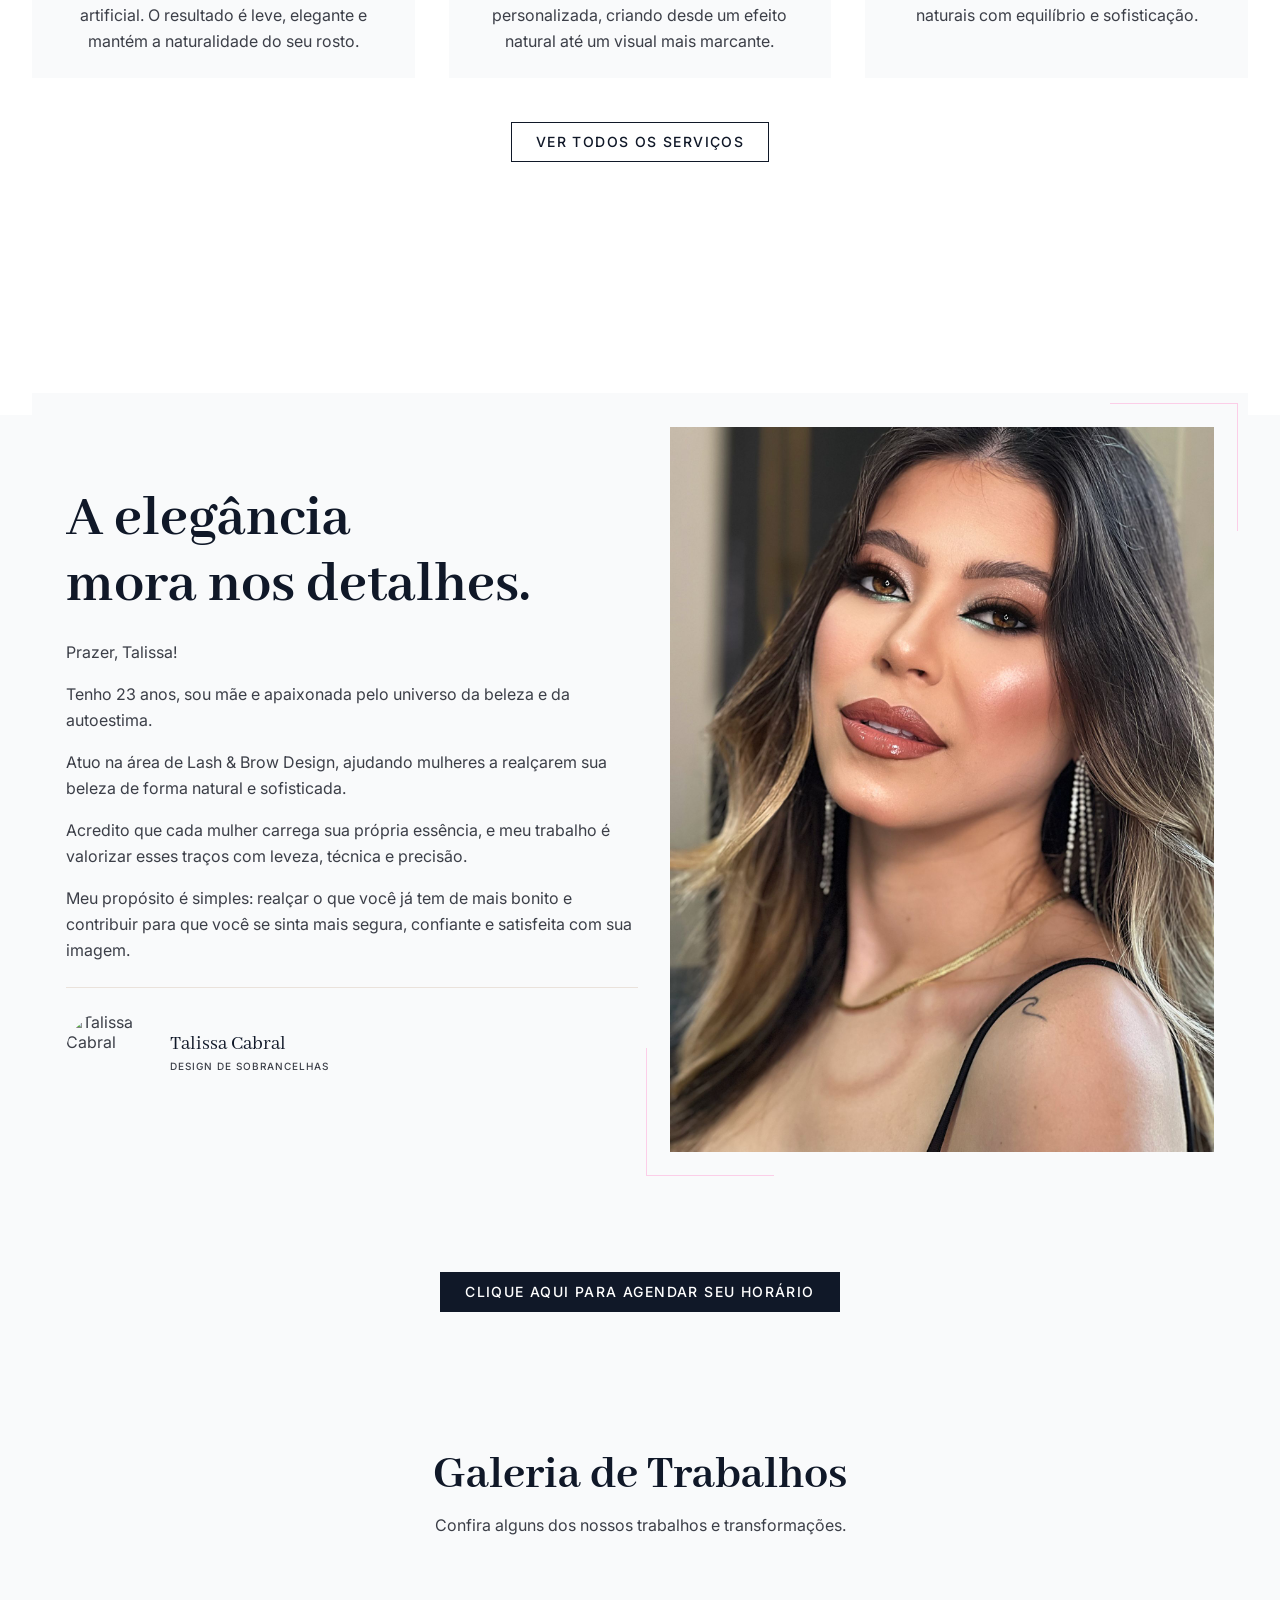
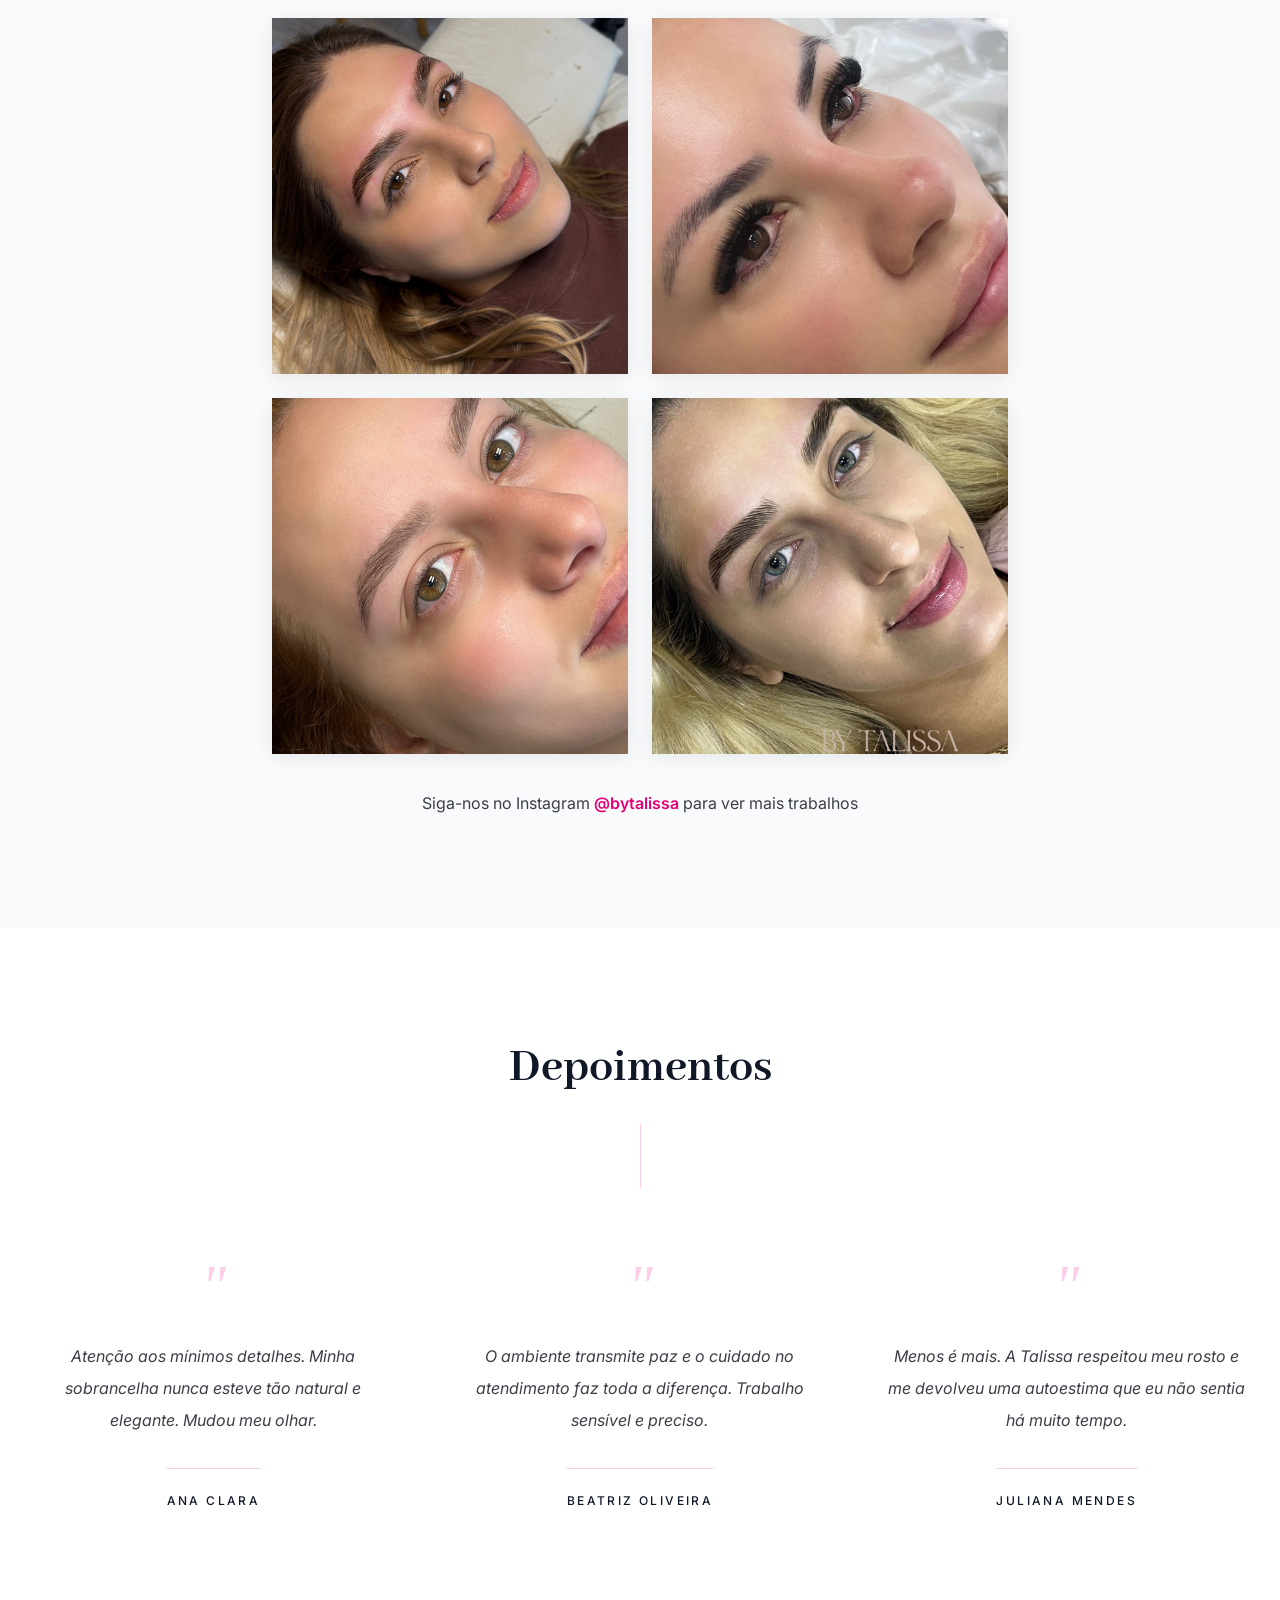
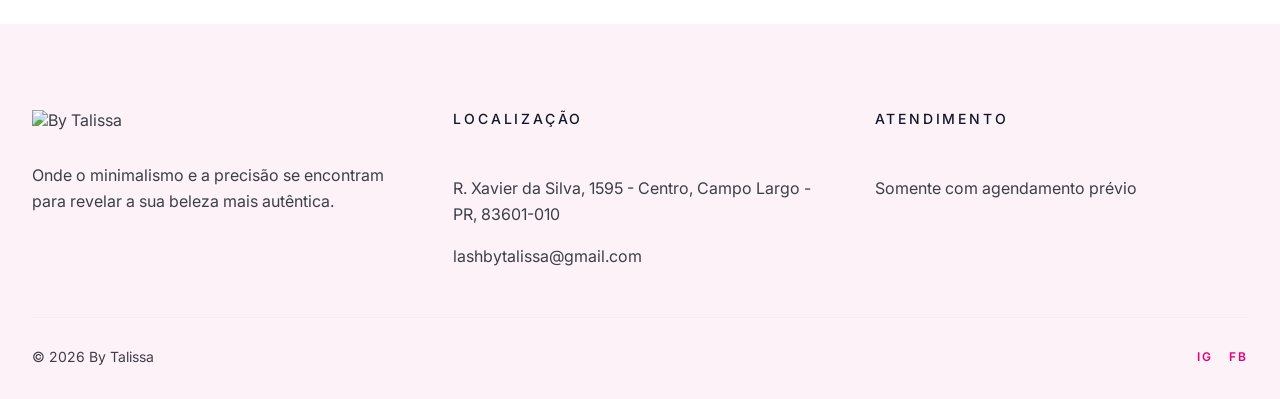
==== commit 2e8836df: "feat: add local assets and refine website interactions" ====
--- a/index.html
+++ b/index.html
@@ -25,7 +25,7 @@
       <div class="container nav">
         <a class="brand" href="index.html" aria-label="By Talissa">
           <img
-            src="https://www.figma.com/api/mcp/asset/4aec750f-1dcc-480d-a50e-0d62703172c2"
+            src="assets/Logo/bytalissa_logo-horizontal_secundario_rosa.png"
             alt="By Talissa"
           />
         </a>
@@ -86,7 +86,7 @@
           <div class="service-grid">
             <article class="service-card">
               <img
-                src="https://www.figma.com/api/mcp/asset/e8277583-9285-4d16-bddb-036e237c7246"
+                src="assets/Servi%C3%A7os/Servi%C3%A7o_Nano.jpeg"
                 alt="Nanopigmentação"
               />
               <div class="service-copy">
@@ -102,7 +102,7 @@
 
             <article class="service-card">
               <img
-                src="https://www.figma.com/api/mcp/asset/edf8673b-4ab9-42f0-aae0-47b46c57ce0f"
+                src="assets/Servi%C3%A7os/Servi%C3%A7o_Extens%C3%A3o.jpeg"
                 alt="Extensão de cílios"
               />
               <div class="service-copy">
@@ -118,7 +118,7 @@
 
             <article class="service-card">
               <img
-                src="https://www.figma.com/api/mcp/asset/0b54fead-d5a7-4c10-b045-592c24321aa2"
+                src="assets/Servi%C3%A7os/Servi%C3%A7o_Sobrancelha.jpeg"
                 alt="Design de sobrancelhas"
               />
               <div class="service-copy">
@@ -185,7 +185,7 @@
           <div class="about-media">
             <div class="frame frame-top"></div>
             <img
-              src="https://www.figma.com/api/mcp/asset/70418db7-7c5f-4e42-89d1-4860b6e7c712"
+              src="assets/Quem%20Sou/Quem%20sou.jpeg"
               alt="Talissa em retrato"
             />
             <div class="frame frame-bottom"></div>
@@ -213,19 +213,19 @@
 
           <div class="gallery-grid">
             <img
-              src="https://www.figma.com/api/mcp/asset/365b9320-f5f3-4d7a-8d5b-672fadf850ea"
+              src="assets/Galeria%20de%20trabalhos/Galeria%201.jpeg"
               alt="Resultado de sobrancelhas"
             />
             <img
-              src="https://www.figma.com/api/mcp/asset/b5cf9a68-a0bb-4042-8bab-eda7f4e4af0a"
+              src="assets/Galeria%20de%20trabalhos/Galeria%202.jpeg"
               alt="Tratamento de beleza"
             />
             <img
-              src="https://www.figma.com/api/mcp/asset/9281abf8-abdc-4f64-8b6f-6f8bcfb1fb0f"
+              src="assets/Galeria%20de%20trabalhos/Galeria%203.jpeg"
               alt="Resultado final"
             />
             <img
-              src="https://www.figma.com/api/mcp/asset/2c51b756-76b9-4b00-9155-ff33476dc637"
+              src="assets/Galeria%20de%20trabalhos/Galeria%204.jpeg"
               alt="Sobrancelhas perfeitas"
             />
           </div>
@@ -308,6 +308,20 @@
       </div>
     </footer>
 
+    <a
+      class="whatsapp-float"
+      href="https://wa.me/5541997612683"
+      target="_blank"
+      rel="noopener noreferrer"
+      aria-label="Conversar no WhatsApp"
+    >
+      <svg viewBox="0 0 32 32" aria-hidden="true">
+        <path
+          d="M16 3C8.82 3 3 8.73 3 15.8c0 2.48.72 4.9 2.08 6.98L3.72 29l6.46-1.33A13.08 13.08 0 0 0 16 29c7.18 0 13-5.73 13-12.8S23.18 3 16 3Zm0 23.5c-1.86 0-3.68-.49-5.27-1.42l-.38-.22-3.83.79.82-3.7-.25-.39A10.96 10.96 0 0 1 5.4 15.8C5.4 9.99 10.14 5.3 16 5.3c5.86 0 10.6 4.7 10.6 10.5 0 5.81-4.74 10.5-10.6 10.5Zm5.82-7.94c-.32-.16-1.9-.93-2.2-1.04-.3-.11-.52-.16-.74.16-.22.32-.85 1.04-1.05 1.25-.19.21-.39.24-.71.08-.32-.16-1.36-.49-2.59-1.56-.95-.82-1.6-1.84-1.79-2.15-.19-.32-.02-.48.14-.63.14-.14.32-.37.47-.55.16-.19.21-.32.32-.53.1-.21.05-.4-.03-.56-.08-.16-.74-1.76-1.01-2.41-.27-.64-.54-.55-.74-.56h-.63c-.21 0-.56.08-.85.4-.29.32-1.12 1.09-1.12 2.67 0 1.57 1.15 3.09 1.31 3.3.16.21 2.26 3.58 5.58 4.87.79.3 1.41.49 1.89.63.79.25 1.51.21 2.08.13.64-.1 1.9-.77 2.17-1.51.27-.74.27-1.38.19-1.51-.08-.14-.29-.22-.61-.37Z"
+        />
+      </svg>
+    </a>
+
     <script src="script.js"></script>
   </body>
 </html>
--- a/styles.css
+++ b/styles.css
@@ -124,7 +124,7 @@
   inset: 0;
   background:
     linear-gradient(rgba(255, 255, 255, 0.26), rgba(255, 255, 255, 0.26)),
-    url("https://www.figma.com/api/mcp/asset/532bbefa-11ac-4ca2-a8ea-17b4124aa513")
+    url("assets/Hero/Image%20%28Minimalist%20eyebrow%20beauty%29.png")
       68% top / cover no-repeat;
 }
 
@@ -201,9 +201,20 @@
   color: #fff;
 }
 
+.button-dark:hover {
+  background: var(--accent);
+  color: #fff;
+}
+
 .button-outline {
   border-color: var(--text-strong);
   color: var(--text-strong);
+  background: transparent;
+}
+
+.button-outline:hover {
+  border-color: var(--accent);
+  color: var(--accent);
   background: transparent;
 }
 
@@ -593,6 +604,7 @@
 
 .price-block {
   margin-bottom: 28px;
+  width: 100%;
 }
 
 .price-row {
@@ -628,7 +640,7 @@
 
 .detail-action {
   min-width: 220px;
-  width: min(100%, 512px);
+  width: 100%;
 }
 
 .lash-section .detail-grid {
@@ -746,6 +758,33 @@
   text-transform: uppercase;
 }
 
+.whatsapp-float {
+  position: fixed;
+  right: 20px;
+  bottom: 20px;
+  z-index: 40;
+  display: grid;
+  place-items: center;
+  width: 64px;
+  height: 64px;
+  border-radius: 999px;
+  background: #25d366;
+  color: #fff;
+  box-shadow: 0 10px 25px rgba(0, 0, 0, 0.2);
+  transition: transform 180ms ease, box-shadow 180ms ease;
+}
+
+.whatsapp-float:hover {
+  transform: translateY(-2px) scale(1.03);
+  box-shadow: 0 14px 30px rgba(0, 0, 0, 0.24);
+}
+
+.whatsapp-float svg {
+  width: 34px;
+  height: 34px;
+  fill: currentColor;
+}
+
 @media (max-width: 1080px) {
   .service-grid,
   .testimonial-grid,
@@ -979,6 +1018,18 @@
   .footer-grid h3 {
     margin-bottom: 20px;
   }
+
+  .whatsapp-float {
+    right: 16px;
+    bottom: 16px;
+    width: 58px;
+    height: 58px;
+  }
+
+  .whatsapp-float svg {
+    width: 30px;
+    height: 30px;
+  }
 }
 
 @media (min-width: 1440px) {
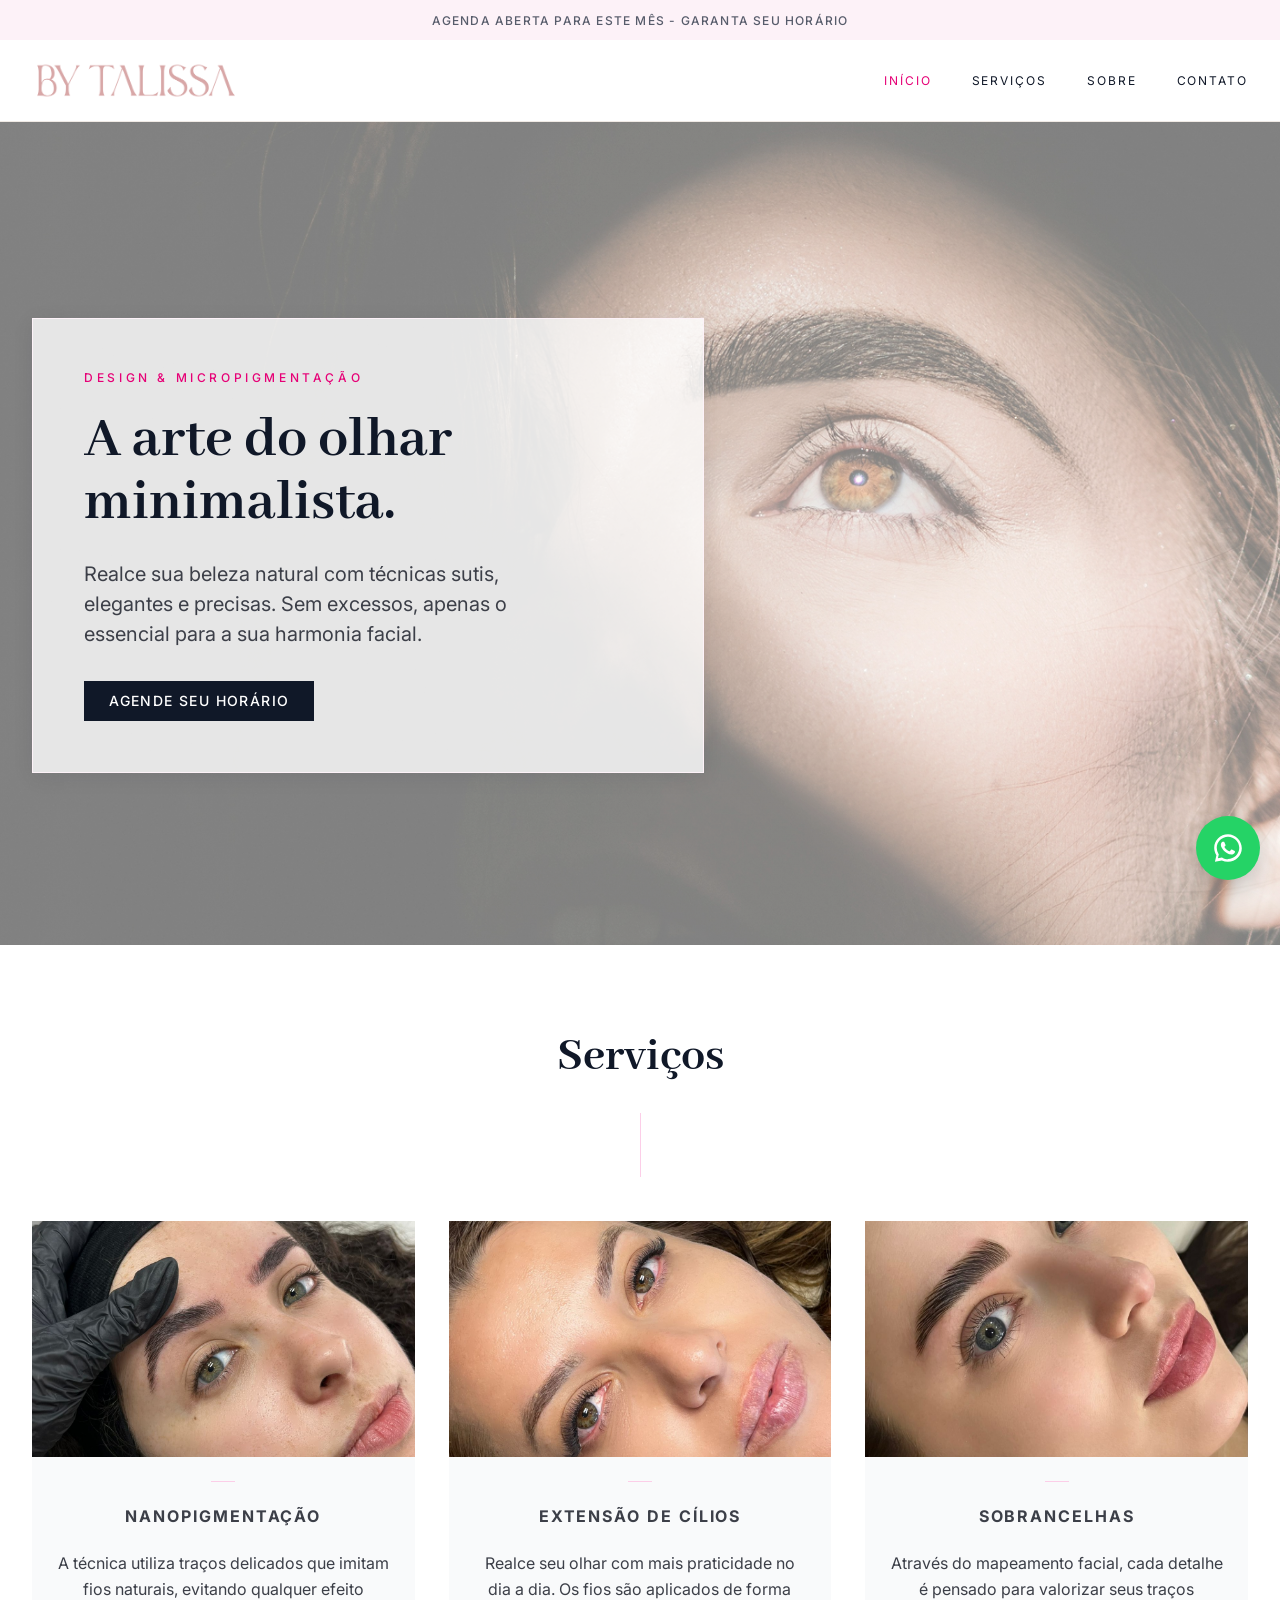
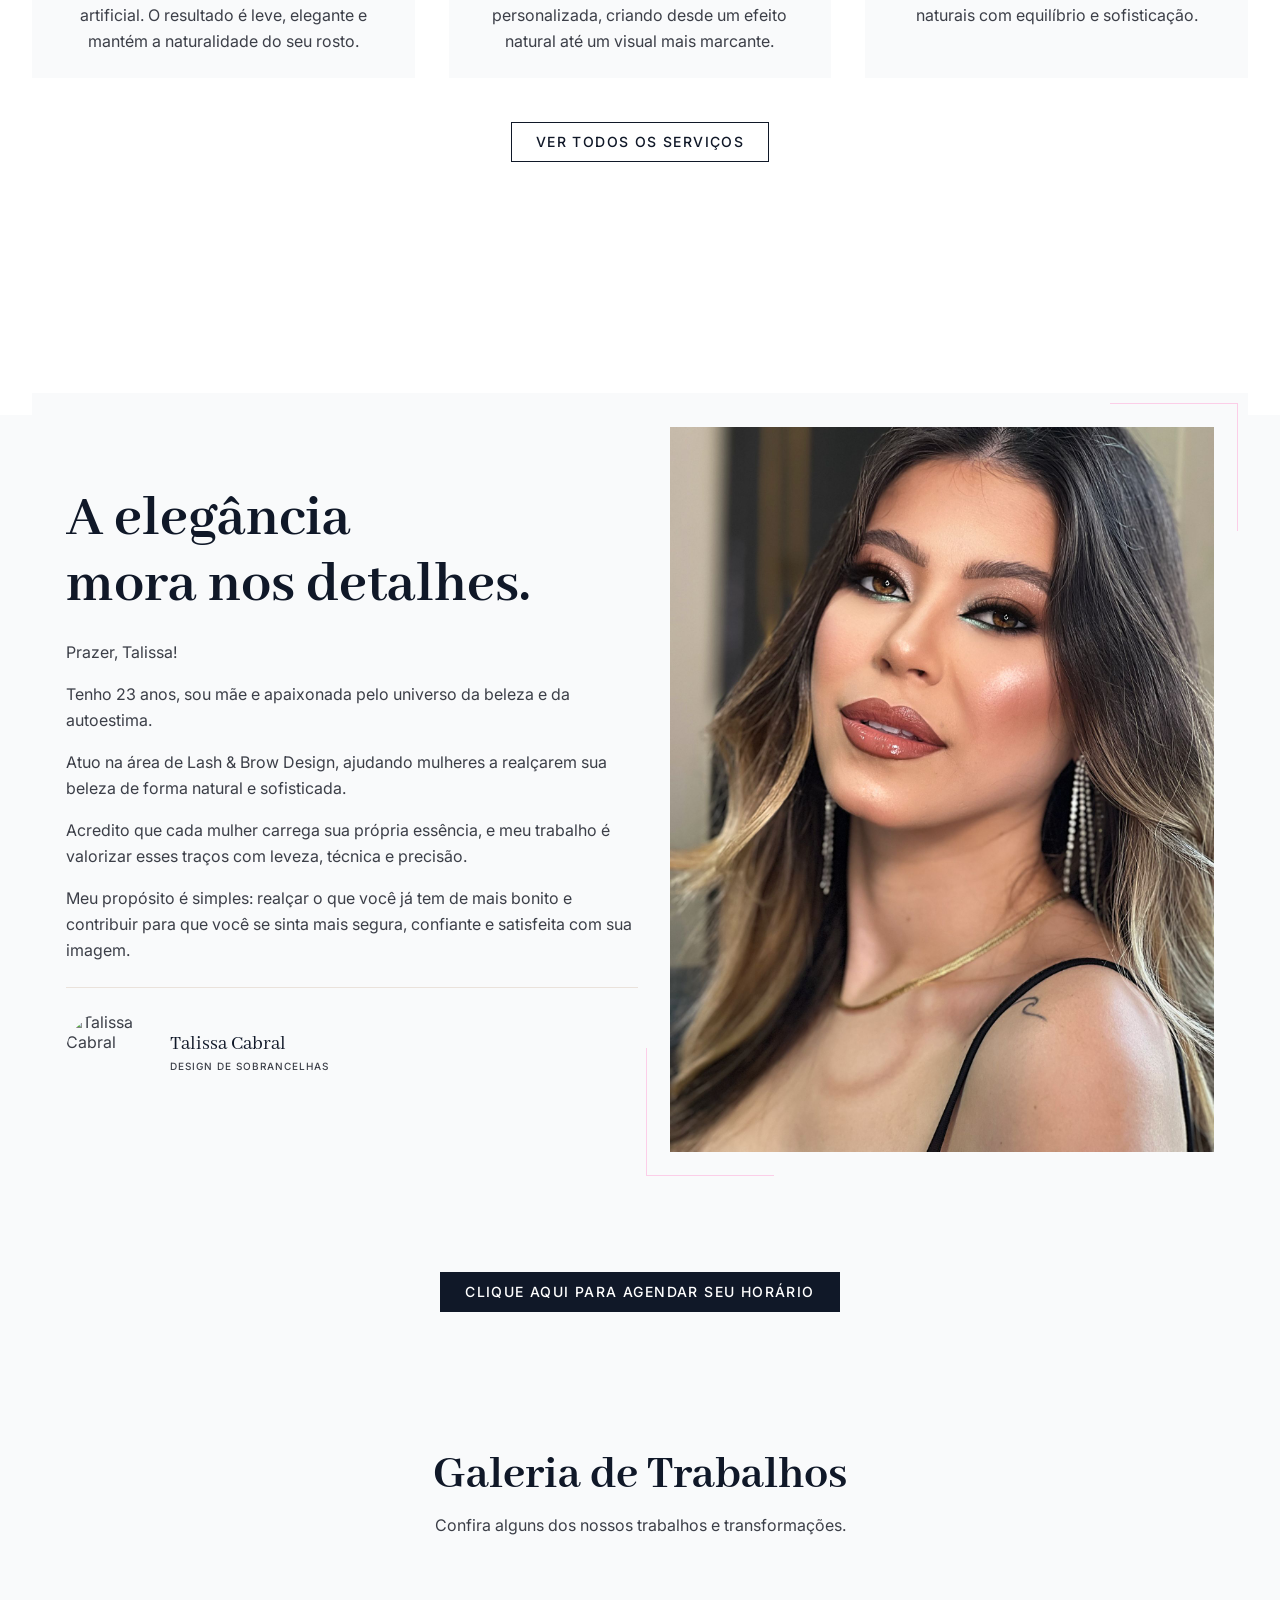
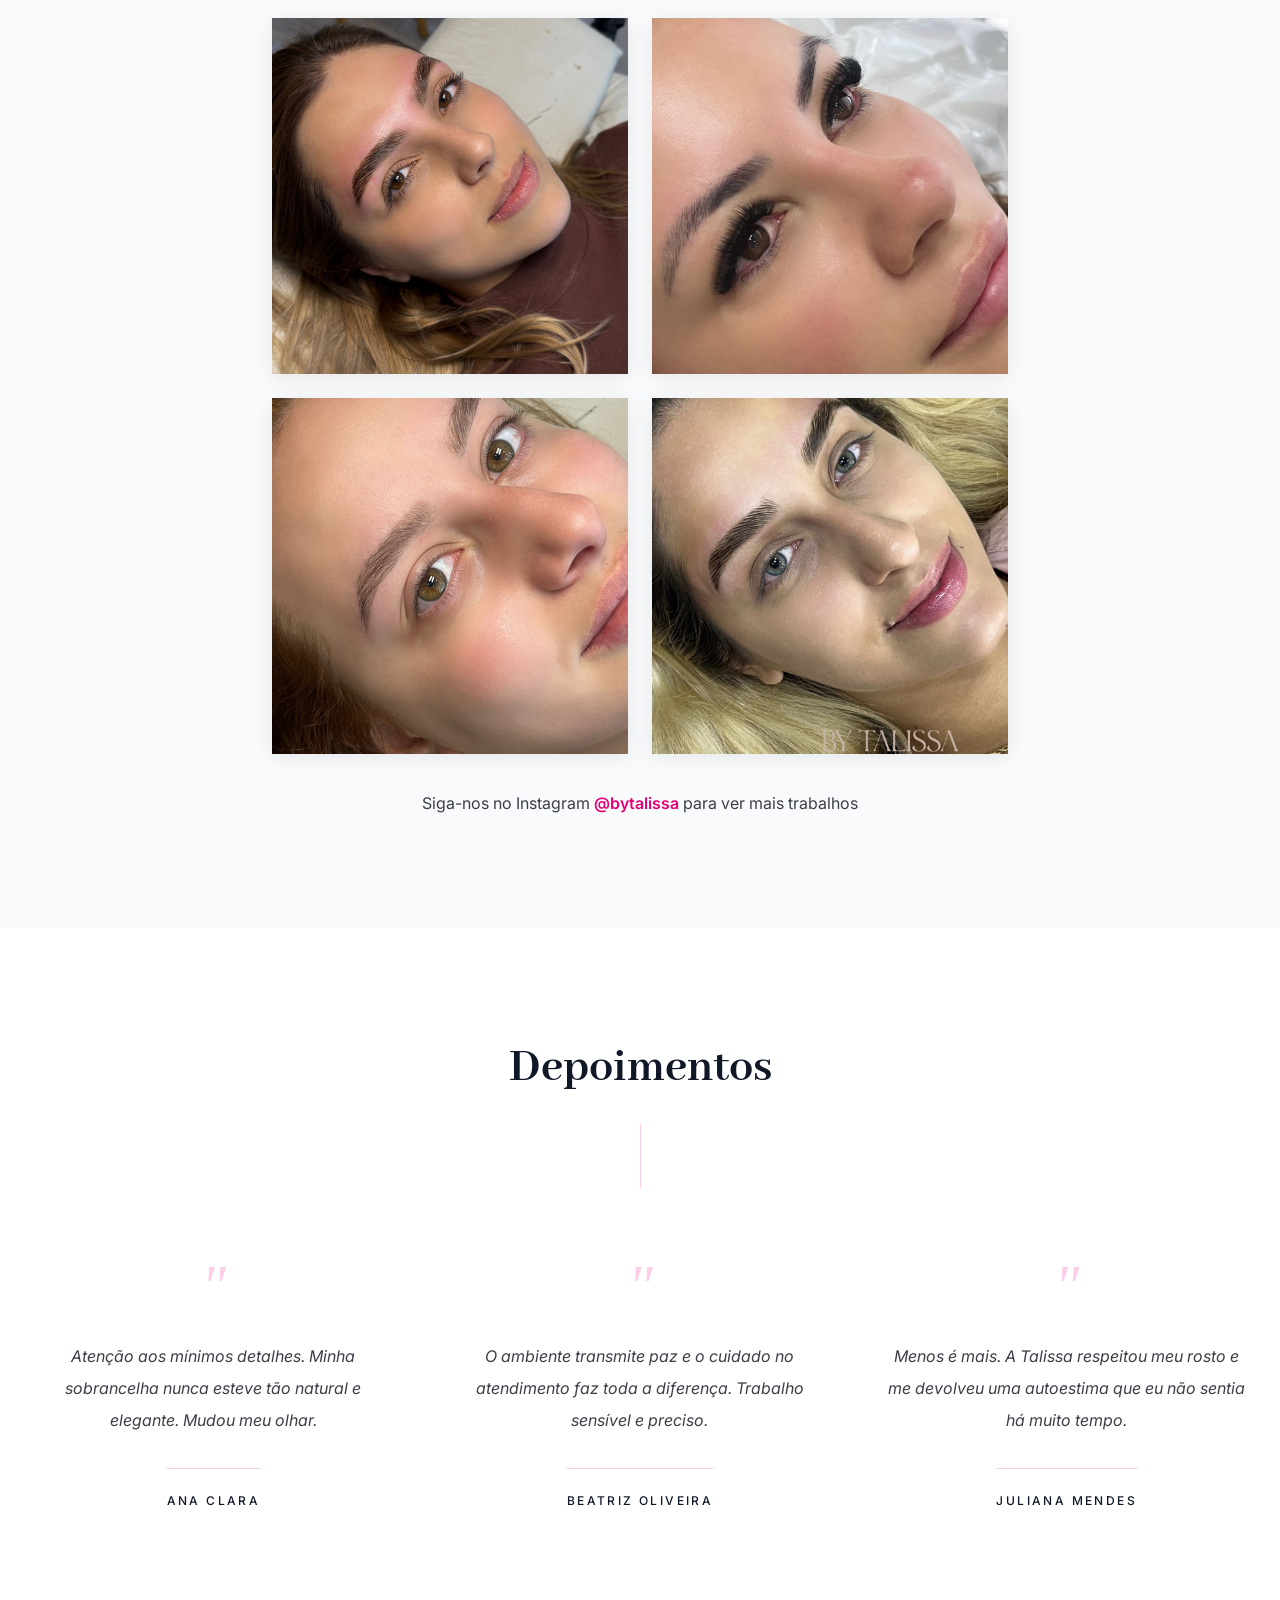
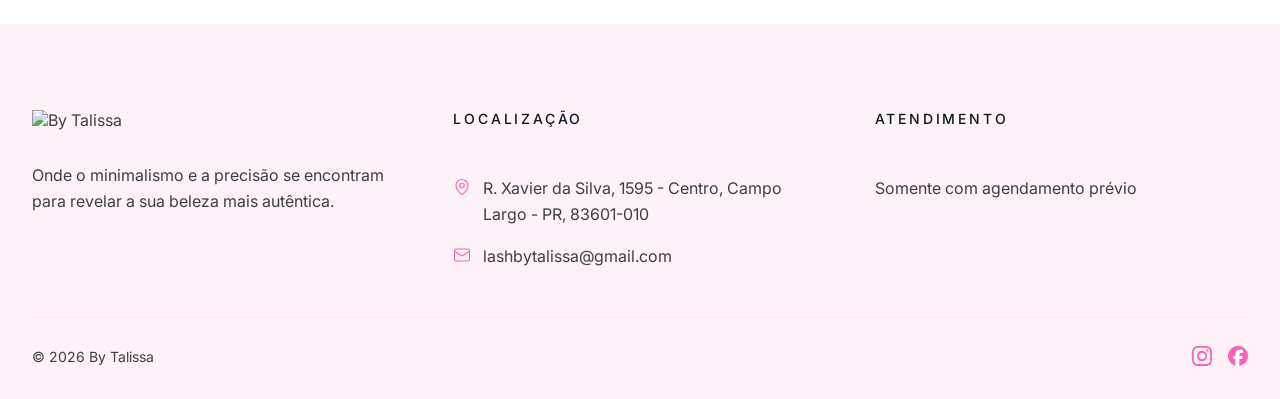
==== commit 76385781: "chore: update asset paths and add icons" ====
--- a/index.html
+++ b/index.html
@@ -86,7 +86,7 @@
           <div class="service-grid">
             <article class="service-card">
               <img
-                src="assets/Servi%C3%A7os/Servi%C3%A7o_Nano.jpeg"
+                src="assets/Servicos/Servi%C3%A7o_Nano.jpeg"
                 alt="Nanopigmentação"
               />
               <div class="service-copy">
@@ -102,7 +102,7 @@
 
             <article class="service-card">
               <img
-                src="assets/Servi%C3%A7os/Servi%C3%A7o_Extens%C3%A3o.jpeg"
+                src="assets/Servicos/Servi%C3%A7o_Extens%C3%A3o.jpeg"
                 alt="Extensão de cílios"
               />
               <div class="service-copy">
@@ -118,7 +118,7 @@
 
             <article class="service-card">
               <img
-                src="assets/Servi%C3%A7os/Servi%C3%A7o_Sobrancelha.jpeg"
+                src="assets/Servicos/Servi%C3%A7o_Sobrancelha.jpeg"
                 alt="Design de sobrancelhas"
               />
               <div class="service-copy">
@@ -185,7 +185,7 @@
           <div class="about-media">
             <div class="frame frame-top"></div>
             <img
-              src="assets/Quem%20Sou/Quem%20sou.jpeg"
+              src="assets/Quem-Sou/Quem%20sou.jpeg"
               alt="Talissa em retrato"
             />
             <div class="frame frame-bottom"></div>
@@ -213,19 +213,19 @@
 
           <div class="gallery-grid">
             <img
-              src="assets/Galeria%20de%20trabalhos/Galeria%201.jpeg"
+              src="assets/Galeria-de-trabalhos/Galeria%201.jpeg"
               alt="Resultado de sobrancelhas"
             />
             <img
-              src="assets/Galeria%20de%20trabalhos/Galeria%202.jpeg"
+              src="assets/Galeria-de-trabalhos/Galeria%202.jpeg"
               alt="Tratamento de beleza"
             />
             <img
-              src="assets/Galeria%20de%20trabalhos/Galeria%203.jpeg"
+              src="assets/Galeria-de-trabalhos/Galeria%203.jpeg"
               alt="Resultado final"
             />
             <img
-              src="assets/Galeria%20de%20trabalhos/Galeria%204.jpeg"
+              src="assets/Galeria-de-trabalhos/Galeria%204.jpeg"
               alt="Sobrancelhas perfeitas"
             />
           </div>
@@ -289,8 +289,14 @@
 
         <div>
           <h3>Localização</h3>
-          <p>R. Xavier da Silva, 1595 - Centro, Campo Largo - PR, 83601-010</p>
-          <p>lashbytalissa@gmail.com</p>
+          <p class="footer-contact-item">
+            <img src="assets/Icones/Localiza%C3%A7%C3%A3o.svg" alt="" aria-hidden="true" />
+            <span>R. Xavier da Silva, 1595 - Centro, Campo Largo - PR, 83601-010</span>
+          </p>
+          <p class="footer-contact-item">
+            <img src="assets/Icones/Email.svg" alt="" aria-hidden="true" />
+            <span>lashbytalissa@gmail.com</span>
+          </p>
         </div>
 
         <div>
@@ -302,8 +308,12 @@
       <div class="container footer-bottom">
         <p>&copy; <span id="current-year"></span> By Talissa</p>
         <div class="socials" aria-label="Redes sociais">
-          <a href="#" aria-label="Instagram">IG</a>
-          <a href="#" aria-label="Facebook">FB</a>
+          <a href="#" aria-label="Instagram">
+            <img src="assets/Icones/Instagram.svg" alt="" />
+          </a>
+          <a href="#" aria-label="Facebook">
+            <img src="assets/Icones/Facebook.svg" alt="" />
+          </a>
         </div>
       </div>
     </footer>
--- a/styles.css
+++ b/styles.css
@@ -584,22 +584,22 @@
 }
 
 .detail-pills li {
-  position: relative;
-  padding-left: 20px;
+  display: flex;
+  align-items: center;
+  gap: 8px;
   font-size: 16px;
   line-height: 1.2;
   min-width: 0;
 }
 
-.detail-pills li::before {
-  content: "";
-  position: absolute;
-  left: 0;
-  top: 6px;
-  width: 8px;
-  height: 8px;
-  border-radius: 999px;
-  background: var(--accent-soft);
+.detail-pills li img {
+  width: 14px;
+  height: 14px;
+  flex: 0 0 14px;
+}
+
+.detail-pills li span {
+  min-width: 0;
 }
 
 .price-block {
@@ -727,6 +727,23 @@
 .footer-grid p {
   margin: 0 0 16px;
   line-height: 1.625;
+}
+
+.footer-contact-item {
+  display: flex;
+  align-items: flex-start;
+  gap: 12px;
+}
+
+.footer-contact-item img {
+  width: 18px;
+  height: 18px;
+  flex: 0 0 18px;
+  margin-top: 3px;
+}
+
+.footer-contact-item span {
+  display: block;
 }
 
 .footer-logo {
@@ -752,10 +769,17 @@
 
 .socials a {
   color: var(--accent);
-  font-size: 12px;
-  font-weight: 600;
-  letter-spacing: 0.16em;
-  text-transform: uppercase;
+  display: inline-flex;
+  align-items: center;
+  justify-content: center;
+  width: 20px;
+  height: 20px;
+}
+
+.socials img {
+  width: 20px;
+  height: 20px;
+  display: block;
 }
 
 .whatsapp-float {
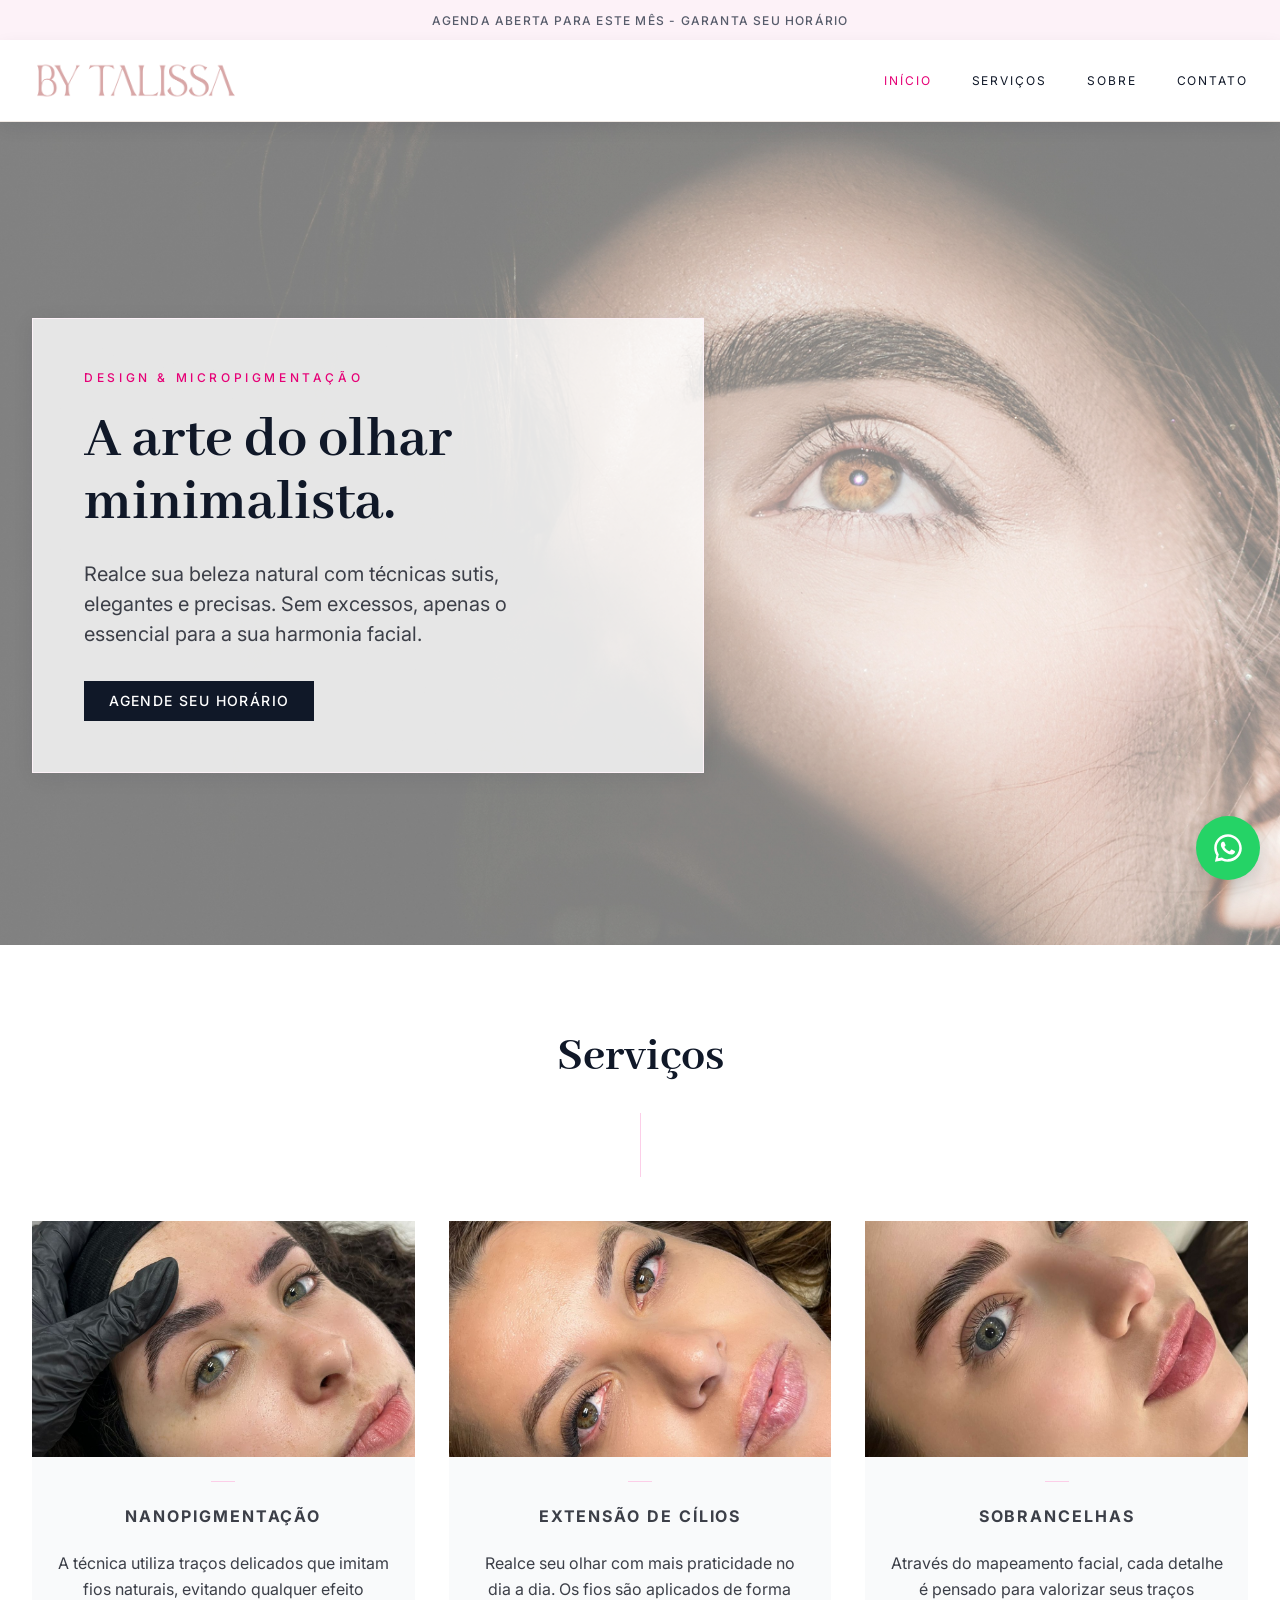
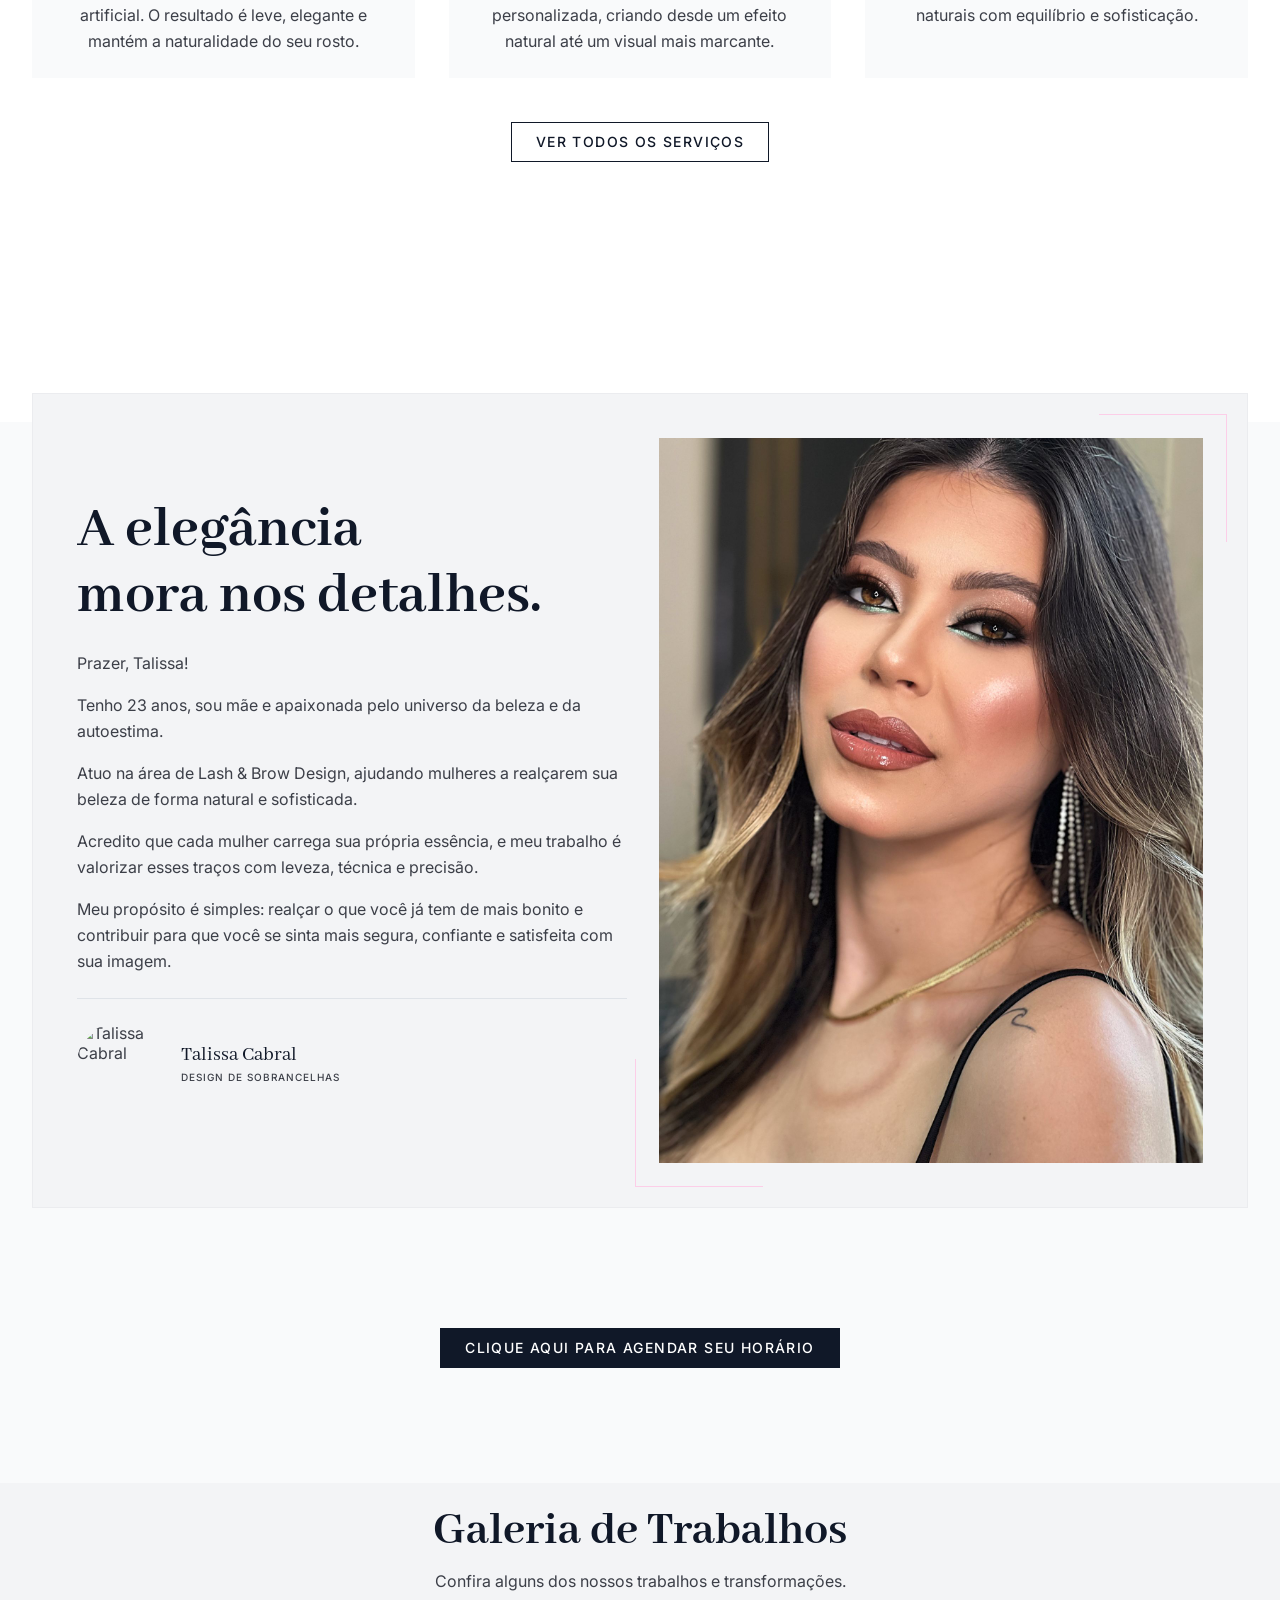
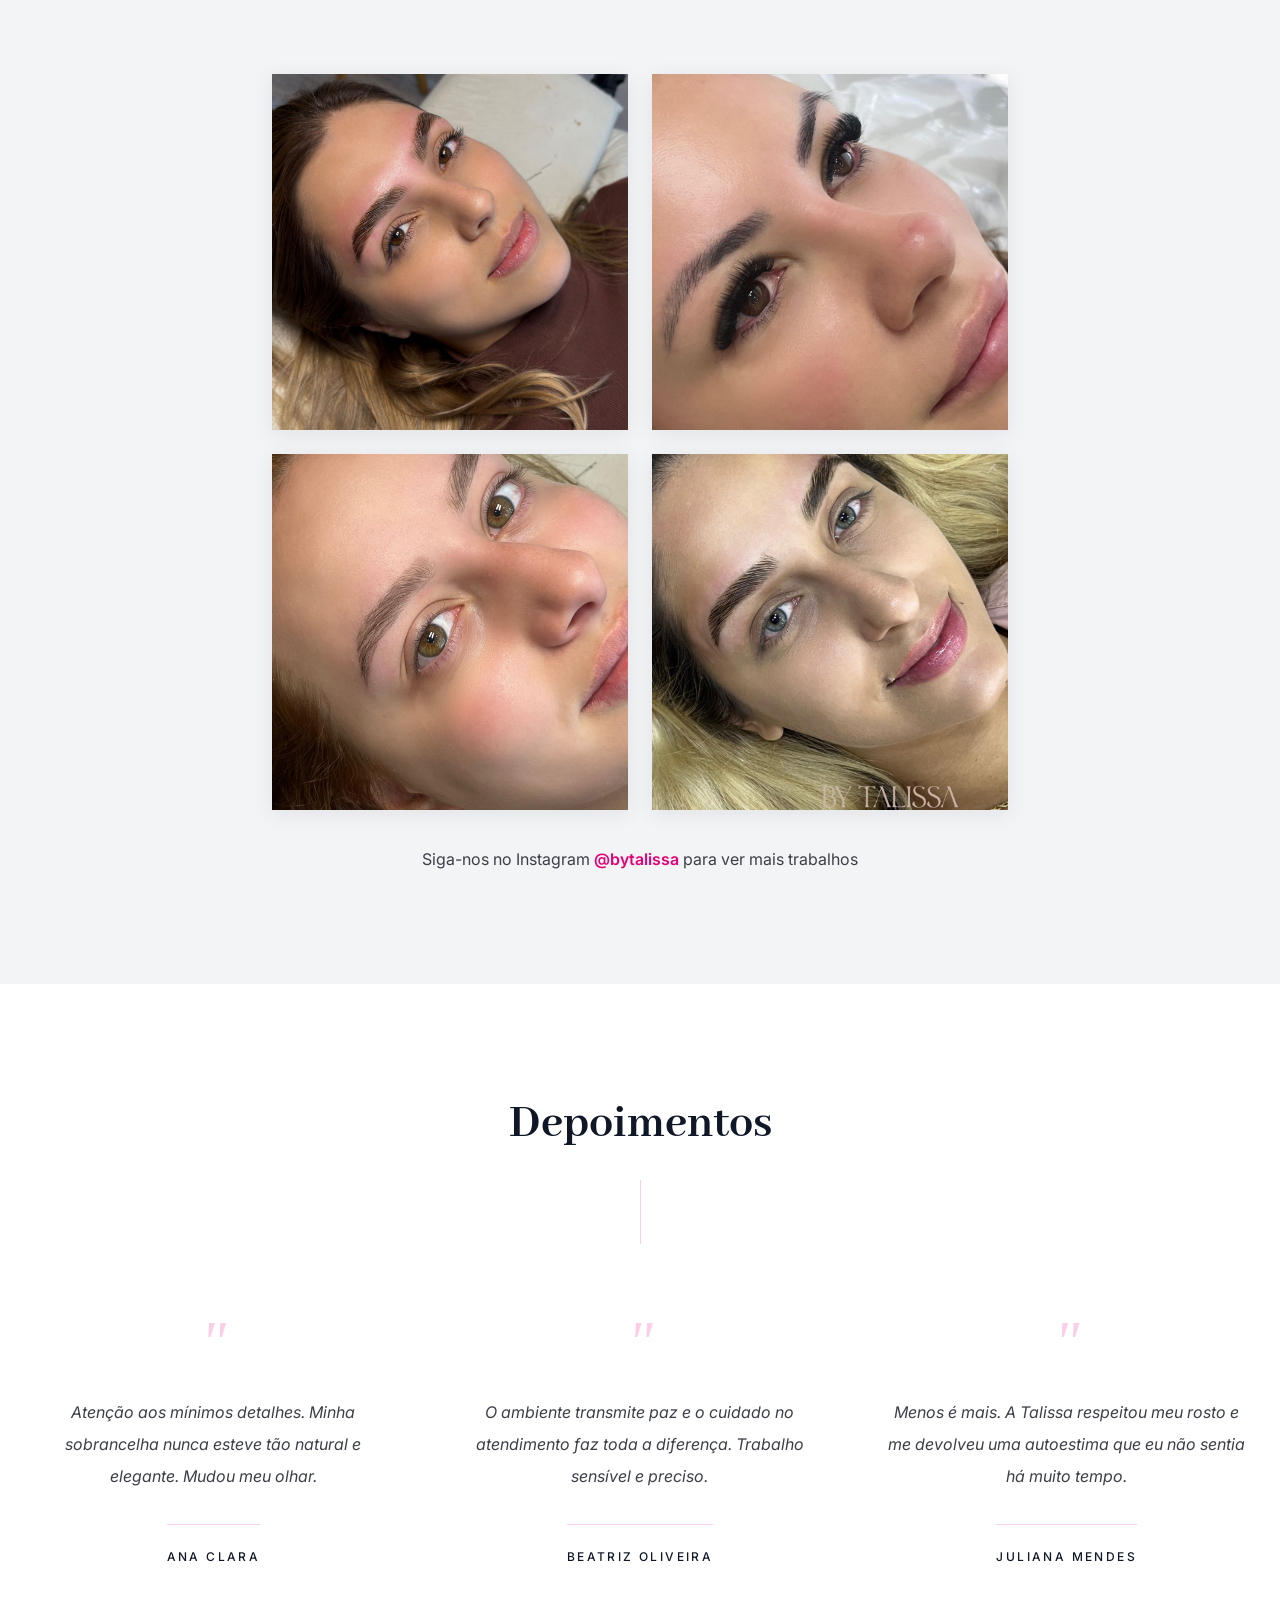
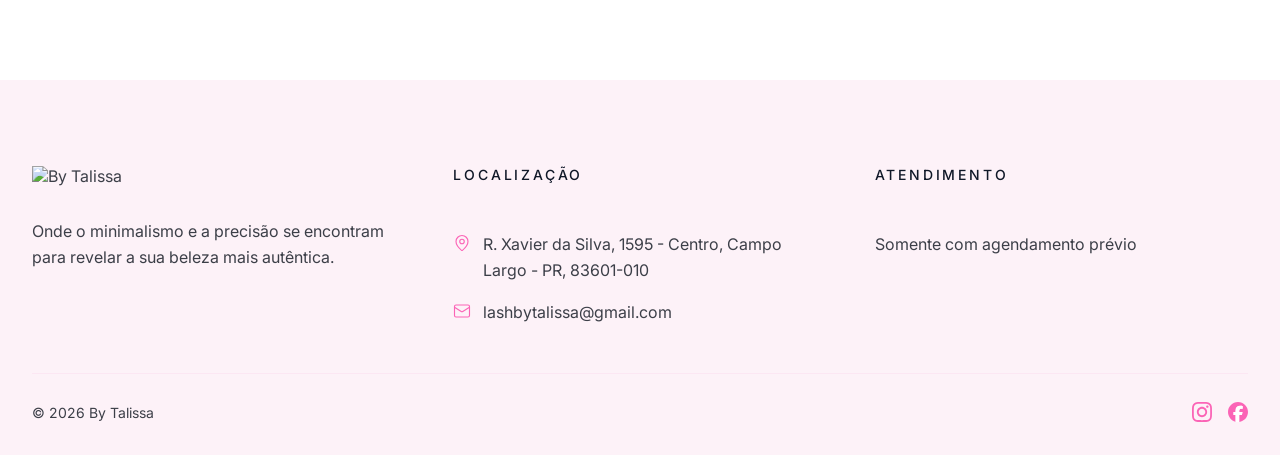
==== commit d7c52de6: "improvement: changes on layout" ====
--- a/index.html
+++ b/index.html
@@ -170,7 +170,13 @@
               </p>
             </div>
 
-            <div class="signature">
+            <a
+              class="signature"
+              href="https://www.instagram.com/bytalissa/"
+              target="_blank"
+              rel="noopener noreferrer"
+              aria-label="Abrir Instagram de Talissa Cabral"
+            >
               <img
                 src="https://www.figma.com/api/mcp/asset/06afd688-210a-4860-8581-f249489edaf6"
                 alt="Talissa Cabral"
@@ -179,7 +185,7 @@
                 <strong>Talissa Cabral</strong>
                 <span>Design de Sobrancelhas</span>
               </div>
-            </div>
+            </a>
           </div>
 
           <div class="about-media">
@@ -205,35 +211,45 @@
       </section>
 
       <section class="section gallery">
-        <div class="container gallery-shell">
-          <div class="section-heading compact">
+        <div class="gallery-shell">
+          <div class="container gallery-content">
+            <div class="section-heading compact">
             <h2>Galeria de Trabalhos</h2>
             <p>Confira alguns dos nossos trabalhos e transformações.</p>
-          </div>
-
-          <div class="gallery-grid">
-            <img
-              src="assets/Galeria-de-trabalhos/Galeria%201.jpeg"
-              alt="Resultado de sobrancelhas"
-            />
-            <img
-              src="assets/Galeria-de-trabalhos/Galeria%202.jpeg"
-              alt="Tratamento de beleza"
-            />
-            <img
-              src="assets/Galeria-de-trabalhos/Galeria%203.jpeg"
-              alt="Resultado final"
-            />
-            <img
-              src="assets/Galeria-de-trabalhos/Galeria%204.jpeg"
-              alt="Sobrancelhas perfeitas"
-            />
-          </div>
-
-          <p class="instagram-note">
-            Siga-nos no Instagram <a href="#">@bytalissa</a> para ver mais
-            trabalhos
-          </p>
+            </div>
+
+            <div class="gallery-grid">
+              <div class="gallery-item">
+                <img
+                  src="assets/Galeria-de-trabalhos/Galeria%201.jpeg"
+                  alt="Resultado de sobrancelhas"
+                />
+              </div>
+              <div class="gallery-item">
+                <img
+                  src="assets/Galeria-de-trabalhos/Galeria%202.jpeg"
+                  alt="Tratamento de beleza"
+                />
+              </div>
+              <div class="gallery-item">
+                <img
+                  src="assets/Galeria-de-trabalhos/Galeria%203.jpeg"
+                  alt="Resultado final"
+                />
+              </div>
+              <div class="gallery-item">
+                <img
+                  src="assets/Galeria-de-trabalhos/Galeria%204.jpeg"
+                  alt="Sobrancelhas perfeitas"
+                />
+              </div>
+            </div>
+
+            <p class="instagram-note">
+              Siga-nos no Instagram <a href="https://www.instagram.com/bytalissa/" target="_blank" rel="noopener noreferrer">@bytalissa</a> para ver mais
+              trabalhos
+            </p>
+          </div>
         </div>
       </section>
 
@@ -308,7 +324,7 @@
       <div class="container footer-bottom">
         <p>&copy; <span id="current-year"></span> By Talissa</p>
         <div class="socials" aria-label="Redes sociais">
-          <a href="#" aria-label="Instagram">
+          <a href="https://www.instagram.com/bytalissa/" target="_blank" rel="noopener noreferrer" aria-label="Instagram">
             <img src="assets/Icones/Instagram.svg" alt="" />
           </a>
           <a href="#" aria-label="Facebook">
--- a/styles.css
+++ b/styles.css
@@ -1,6 +1,7 @@
 :root {
   --bg: #ffffff;
   --bg-soft: #f9fafb;
+  --bg-soft-contrast: #f3f4f6;
   --bg-pink: #fdf2f8;
   --text-strong: #101828;
   --text-body: #3c3f48;
@@ -71,6 +72,7 @@
   z-index: 20;
   background: rgba(255, 255, 255, 0.96);
   border-bottom: 1px solid rgba(234, 226, 219, 0.7);
+  box-shadow: 0 6px 16px rgba(16, 24, 40, 0.08);
   backdrop-filter: blur(14px);
 }
 
@@ -218,6 +220,13 @@
   background: transparent;
 }
 
+.services-page .button-outline:hover {
+  border-color: var(--accent);
+  background: var(--accent);
+  color: #fff;
+  box-shadow: 0 12px 24px rgba(230, 0, 118, 0.16);
+}
+
 .section {
   padding: var(--section-space) 0;
 }
@@ -263,12 +272,24 @@
 
 .service-card {
   background: var(--bg-soft);
+  overflow: hidden;
+  transition: box-shadow 260ms ease-out, transform 260ms ease-out;
 }
 
 .service-card img {
   width: 100%;
   aspect-ratio: 381 / 235;
   object-fit: cover;
+  transition: transform 260ms ease-out;
+  transform-origin: center;
+}
+
+.service-card:hover {
+  box-shadow: 0 14px 28px rgba(16, 24, 40, 0.08);
+}
+
+.service-card:hover img {
+  transform: scale(1.04);
 }
 
 .service-copy {
@@ -315,8 +336,9 @@
   grid-template-columns: minmax(0, 1fr) 544px;
   gap: 32px;
   align-items: center;
-  padding: clamp(24px, 3vw, 34px) clamp(20px, 3vw, 34px) 0;
-  background: var(--bg-soft);
+  padding: clamp(32px, 4vw, 44px);
+  border: 1px solid #ebecef;
+  background: var(--bg-soft-contrast);
 }
 
 .about h2 {
@@ -331,7 +353,7 @@
   gap: 16px;
   max-width: 595px;
   padding-bottom: 24px;
-  border-bottom: 1px solid var(--border);
+  border-bottom: 1px solid #dfe3e8;
 }
 
 .about-text p {
@@ -409,11 +431,19 @@
 }
 
 .gallery {
-  background: var(--bg-soft);
   padding-top: 24px;
+  background: var(--bg-soft-contrast);
 }
 
 .gallery-shell {
+  width: 100%;
+  display: grid;
+  justify-items: center;
+  gap: 39px;
+  background: var(--bg-soft-contrast);
+}
+
+.gallery-content {
   display: grid;
   justify-items: center;
   gap: 39px;
@@ -427,11 +457,23 @@
   justify-content: center;
 }
 
+.gallery-item {
+  overflow: hidden;
+  background: var(--bg-soft-contrast);
+  box-shadow: var(--shadow);
+}
+
 .gallery-grid img {
   width: 100%;
   aspect-ratio: 1;
   object-fit: cover;
-  box-shadow: var(--shadow);
+  display: block;
+  transition: transform 260ms ease-out;
+  transform-origin: center;
+}
+
+.gallery-item:hover img {
+  transform: scale(1.04);
 }
 
 .instagram-note {
@@ -492,7 +534,7 @@
 }
 
 .page-hero {
-  padding: clamp(108px, 12vw, 134px) 0 64px;
+  padding: clamp(84px, 9vw, 108px) 0 64px;
   border-bottom: 1px solid var(--border);
 }
 
@@ -520,8 +562,22 @@
   background: #fff;
 }
 
+.services-page .page-hero-inner,
+.services-page .detail-grid,
+.services-page .lash-pricing,
+.services-page .service-cta-inner {
+  width: 100%;
+  max-width: 1120px;
+  margin-left: auto;
+  margin-right: auto;
+}
+
 .service-detail {
   padding: 64px 0;
+}
+
+.lash-section {
+  padding-top: 8px;
 }
 
 .detail-grid {
@@ -574,6 +630,10 @@
   line-height: 1.65;
 }
 
+.detail-intro-secondary {
+  margin-top: 16px;
+}
+
 .detail-pills {
   display: grid;
   grid-template-columns: repeat(2, minmax(0, 1fr));
@@ -644,8 +704,44 @@
 }
 
 .lash-section .detail-grid {
-  align-items: end;
-  margin-bottom: 48px;
+  grid-template-columns: repeat(2, minmax(0, 1fr));
+  gap: 96px;
+  align-items: center;
+  margin-bottom: 32px;
+}
+
+.lash-section .detail-media {
+  width: 100%;
+}
+
+.lash-section .detail-media img {
+  width: 100%;
+  aspect-ratio: 544 / 548;
+  object-position: center;
+}
+
+.lash-section .detail-copy {
+  display: flex;
+  flex-direction: column;
+  width: 100%;
+  max-width: 432px;
+  padding-top: 0;
+}
+
+.lash-section .detail-copy h2 {
+  margin-bottom: 54px;
+}
+
+.lash-section .detail-copy .detail-intro {
+  max-width: 432px;
+}
+
+.lash-section .detail-copy .detail-intro + .detail-intro {
+  margin-top: 42px;
+}
+
+.lash-section .detail-copy .detail-action {
+  margin-top: 56px;
 }
 
 .lash-pricing {
@@ -655,7 +751,7 @@
 }
 
 .pricing-card {
-  background: #f8f5f2;
+  background: rgba(248, 245, 242, 0.45);
   padding: 32px;
   min-width: 0;
 }
@@ -843,6 +939,17 @@
   .detail-grid {
     gap: 48px;
   }
+
+  .lash-section .detail-grid {
+    width: 100%;
+    grid-template-columns: 1fr;
+  }
+
+  .lash-section .detail-media,
+  .lash-section .detail-copy {
+    width: 100%;
+    max-width: 100%;
+  }
 }
 
 @media (max-width: 800px) {
@@ -908,6 +1015,22 @@
     grid-template-columns: 1fr;
   }
 
+  .lash-section .detail-copy {
+    padding-top: 0;
+  }
+
+  .lash-section .detail-copy h2 {
+    margin-bottom: 32px;
+  }
+
+  .lash-section .detail-copy .detail-intro + .detail-intro {
+    margin-top: 24px;
+  }
+
+  .lash-section .detail-copy .detail-action {
+    margin-top: 32px;
+  }
+
   .page-hero-inner p,
   .detail-intro,
   .highlight-box p {
@@ -924,6 +1047,54 @@
     width: min(calc(100% - 32px), var(--container));
   }
 
+  .footer-grid {
+    gap: 40px;
+  }
+
+  .footer-grid > div:last-child {
+    display: grid;
+    justify-items: center;
+    gap: 20px;
+    text-align: center;
+  }
+
+  .footer-grid > div:last-child h3 {
+    margin-bottom: 0;
+  }
+
+  .footer-grid > div:last-child p {
+    margin: 0;
+    max-width: 220px;
+    font-size: 16px;
+    line-height: 1.5;
+  }
+
+  .footer-bottom {
+    justify-content: center;
+    margin-top: 24px;
+    padding-top: 20px;
+  }
+
+  .footer-bottom p {
+    display: none;
+  }
+
+  .socials {
+    justify-content: center;
+    gap: 32px;
+    width: 100%;
+  }
+
+  .socials a {
+    width: 28px;
+    height: 28px;
+  }
+
+  .socials img {
+    width: 28px;
+    height: 28px;
+  }
+
   .brand img {
     width: 160px;
   }
@@ -960,7 +1131,7 @@
   }
 
   .page-hero {
-    padding-top: 112px;
+    padding-top: 96px;
   }
 
   .pricing-card,
@@ -1004,6 +1175,10 @@
     left: -12px;
     bottom: -12px;
   }
+
+  .whatsapp-float {
+    bottom: 76px;
+  }
 }
 
 @media (max-width: 390px) {
@@ -1045,7 +1220,7 @@
 
   .whatsapp-float {
     right: 16px;
-    bottom: 16px;
+    bottom: 72px;
     width: 58px;
     height: 58px;
   }
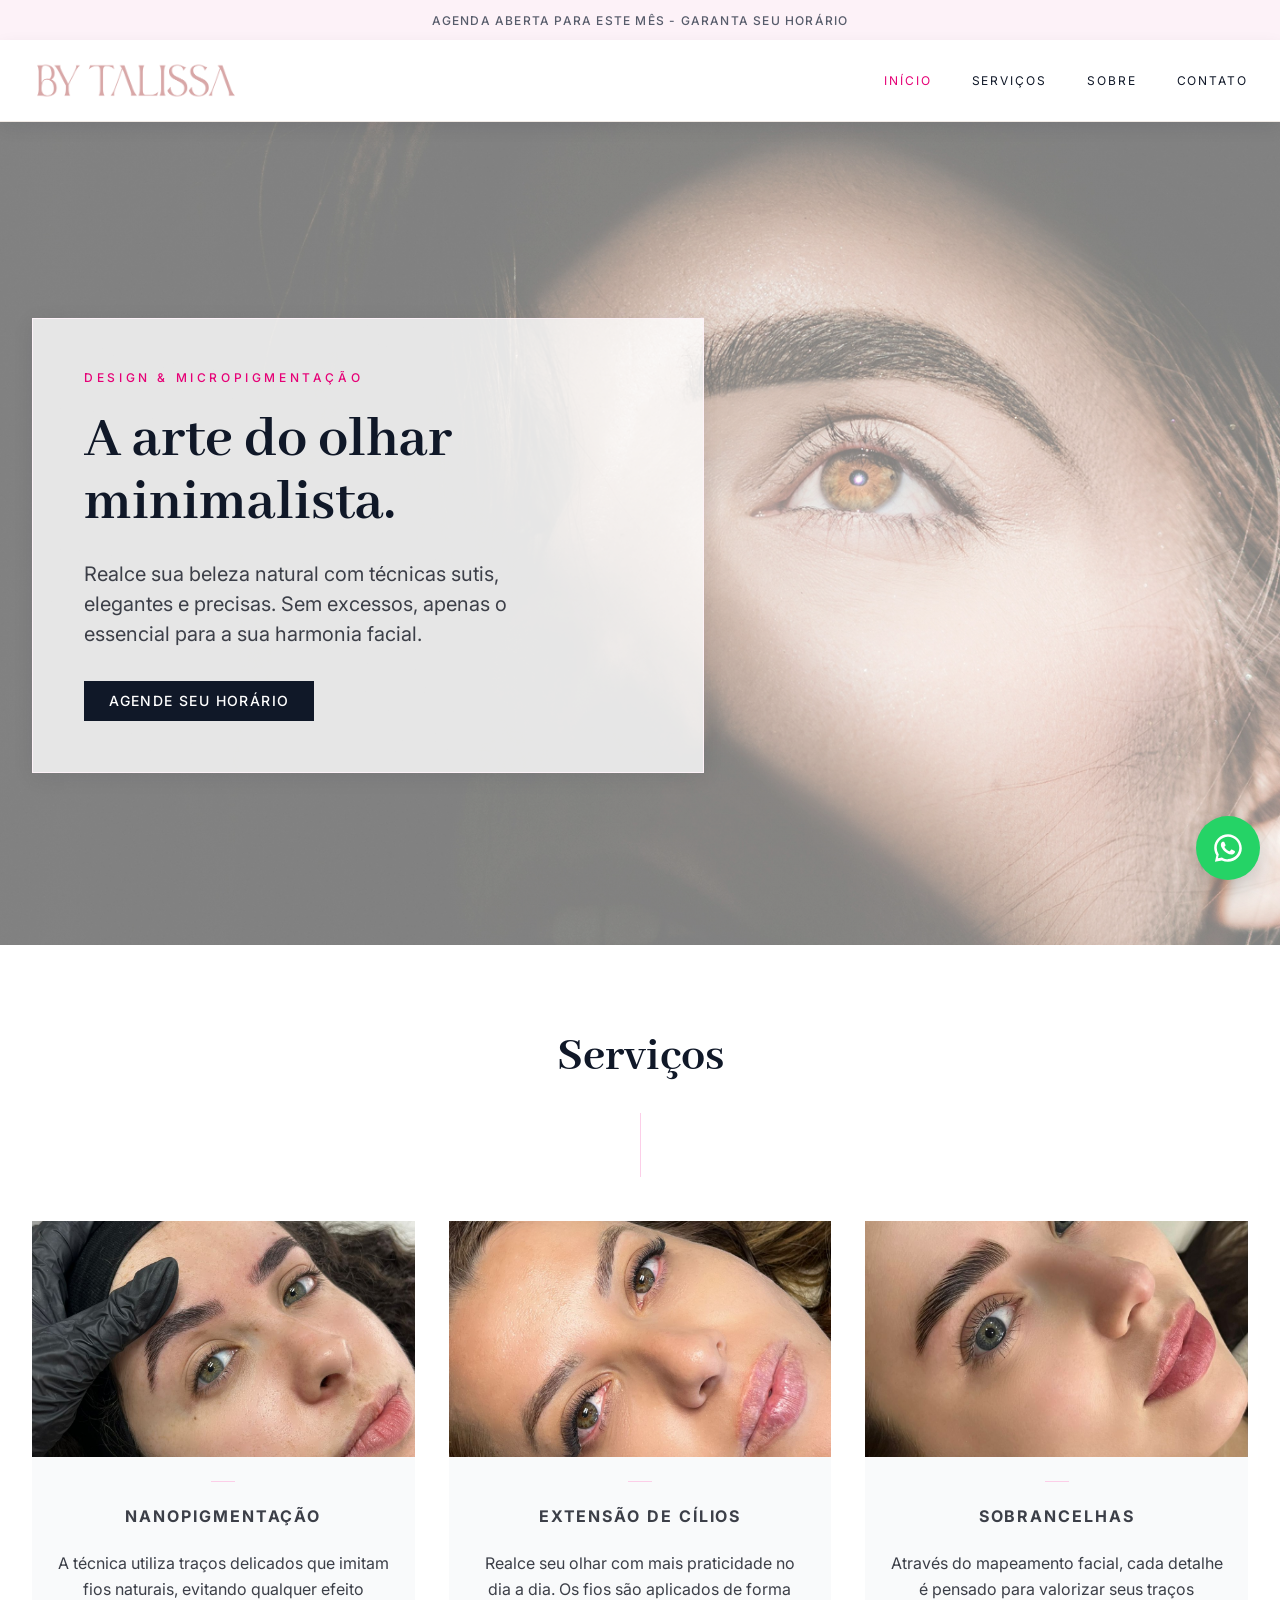
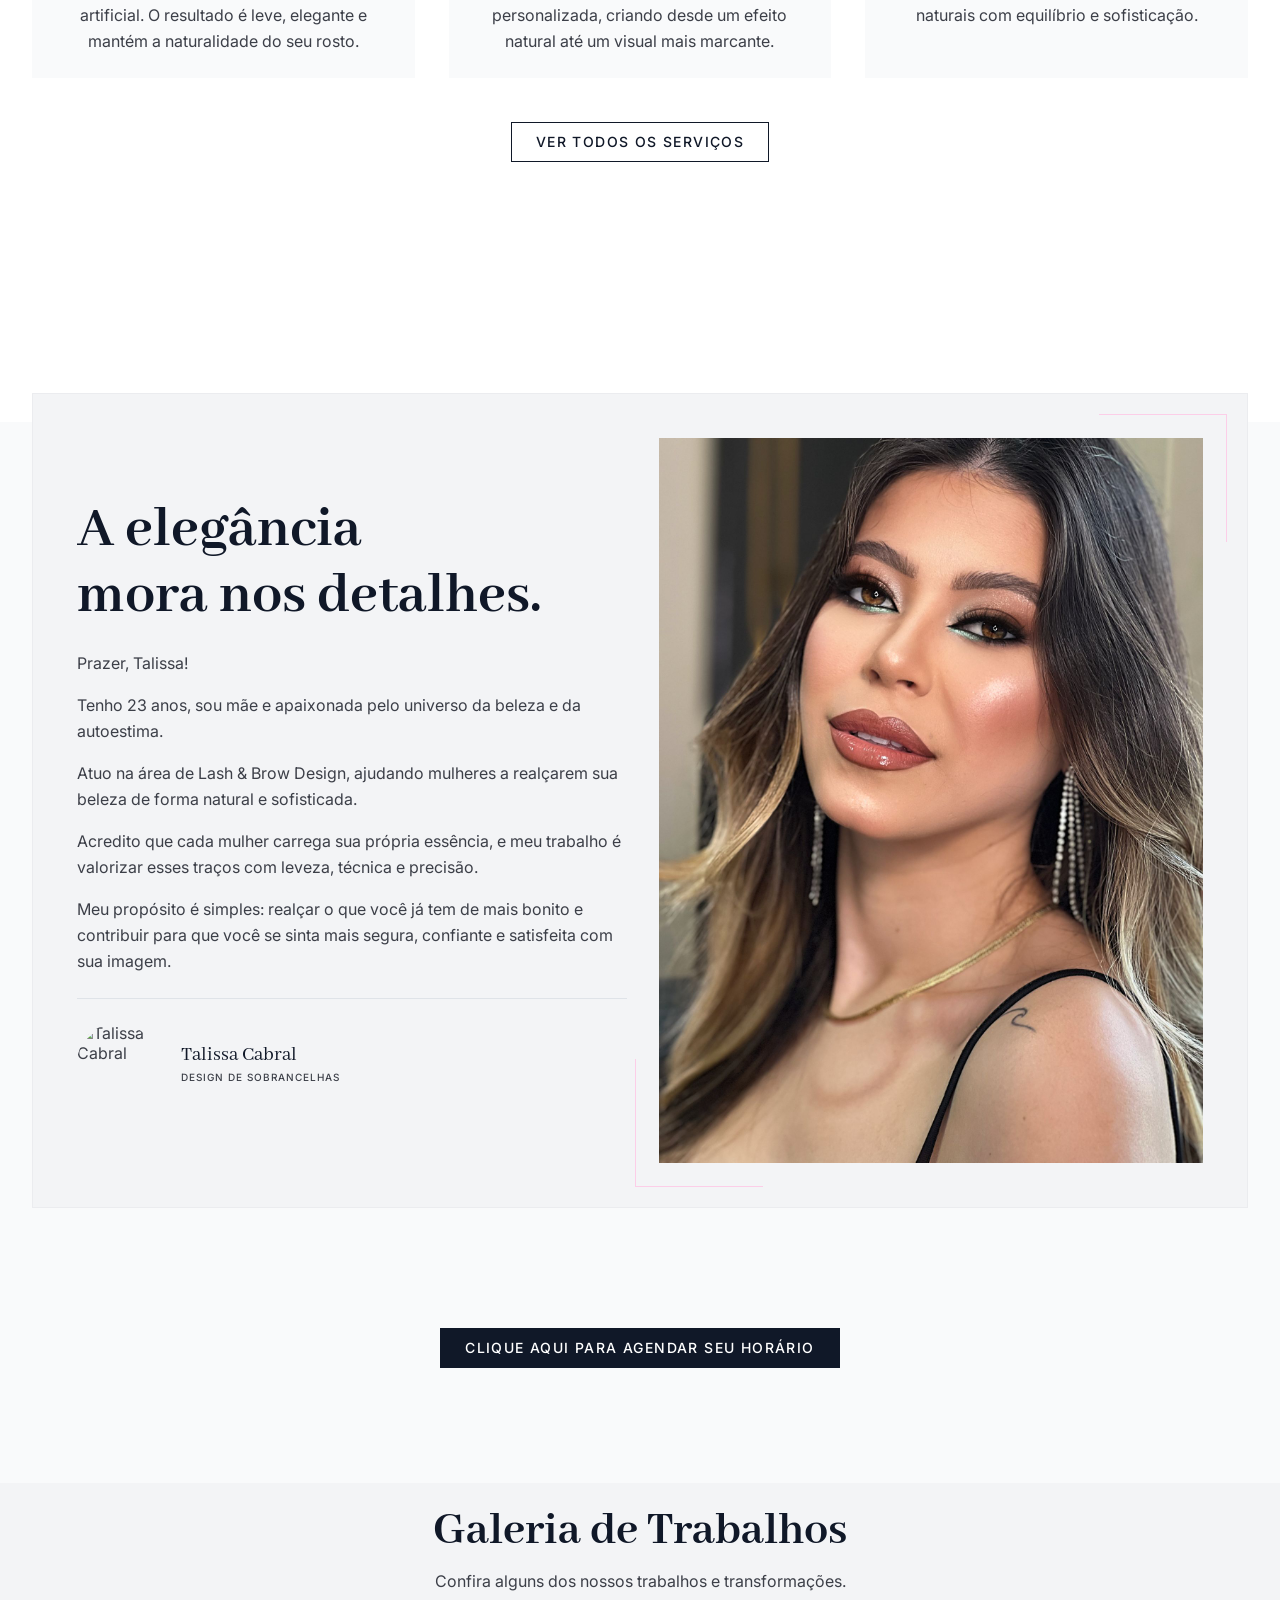
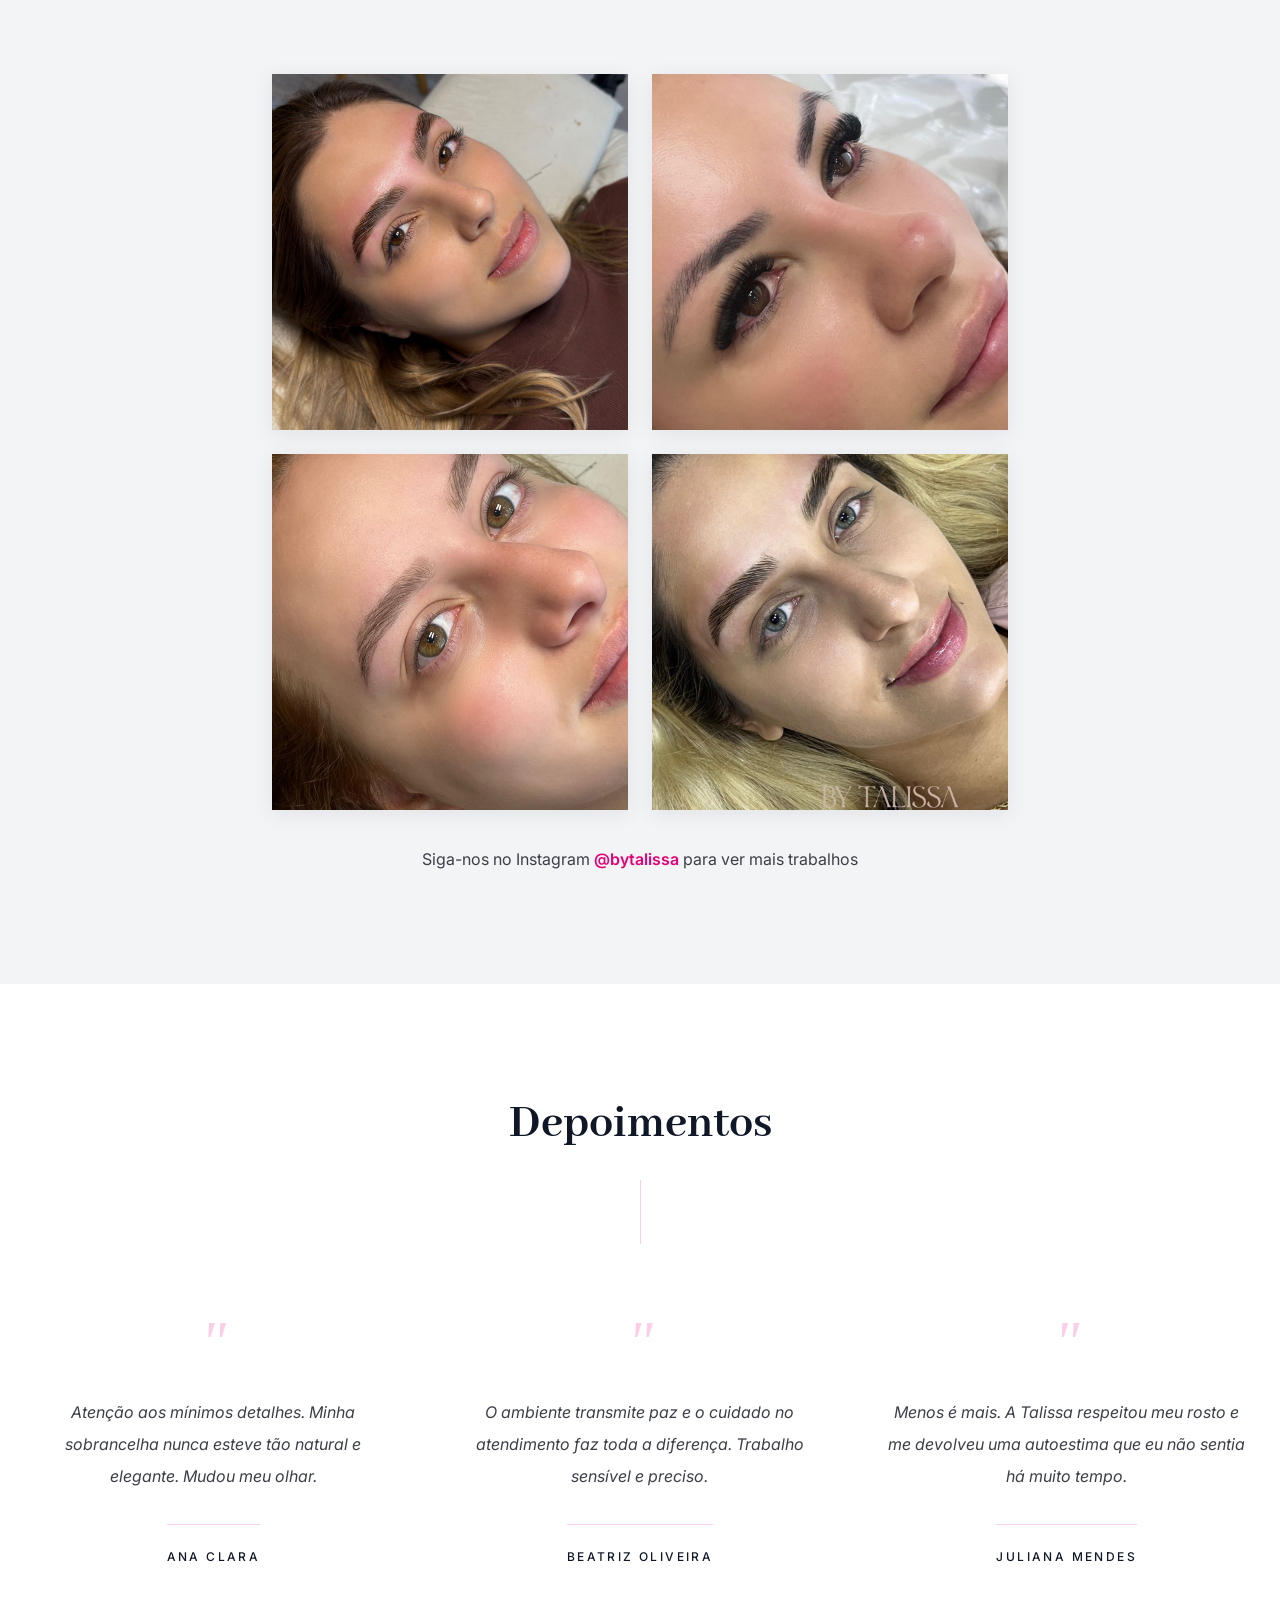
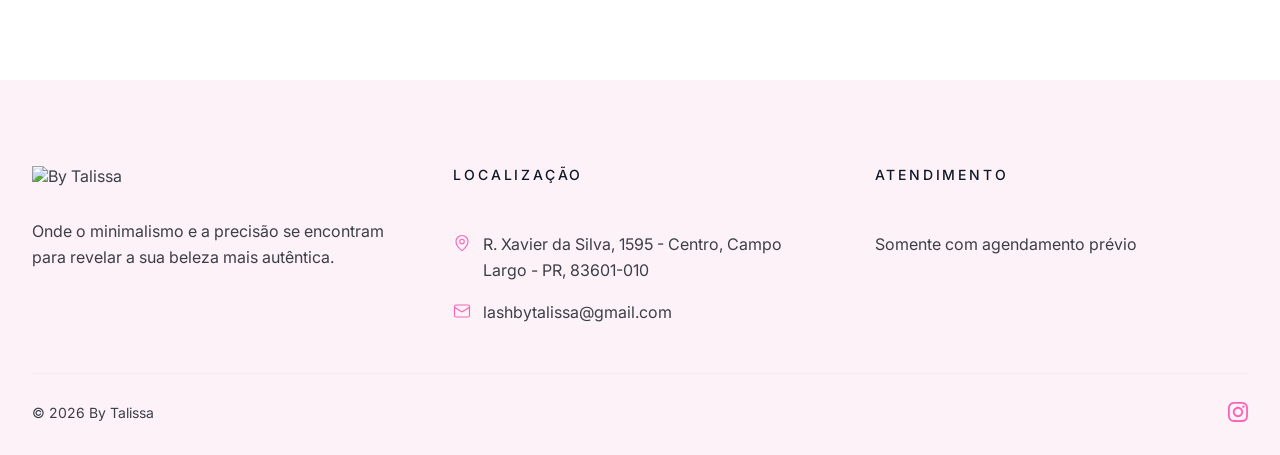
==== commit edcfbf56: "fix: align lash text width and remove facebook footer links" ====
--- a/index.html
+++ b/index.html
@@ -327,9 +327,6 @@
           <a href="https://www.instagram.com/bytalissa/" target="_blank" rel="noopener noreferrer" aria-label="Instagram">
             <img src="assets/Icones/Instagram.svg" alt="" />
           </a>
-          <a href="#" aria-label="Facebook">
-            <img src="assets/Icones/Facebook.svg" alt="" />
-          </a>
         </div>
       </div>
     </footer>
--- a/styles.css
+++ b/styles.css
@@ -724,7 +724,7 @@
   display: flex;
   flex-direction: column;
   width: 100%;
-  max-width: 432px;
+  max-width: 100%;
   padding-top: 0;
 }
 
@@ -733,7 +733,7 @@
 }
 
 .lash-section .detail-copy .detail-intro {
-  max-width: 432px;
+  max-width: 100%;
 }
 
 .lash-section .detail-copy .detail-intro + .detail-intro {
@@ -744,10 +744,40 @@
   margin-top: 56px;
 }
 
+.lip-section {
+  padding-top: 40px;
+}
+
+.lip-section .detail-grid {
+  align-items: center;
+}
+
+.lip-section .detail-copy {
+  max-width: 616px;
+}
+
+.lip-section .detail-copy h2 {
+  margin-bottom: 32px;
+}
+
+.lip-section .detail-copy .detail-intro {
+  max-width: 616px;
+}
+
+.lip-section .price-block {
+  max-width: 616px;
+  margin-top: 56px;
+  margin-bottom: 40px;
+}
+
+.lip-section .detail-media img {
+  aspect-ratio: 618 / 617;
+}
+
 .lash-pricing {
   display: grid;
   grid-template-columns: repeat(2, minmax(0, 1fr));
-  gap: 32px;
+  gap: 96px;
 }
 
 .pricing-card {
